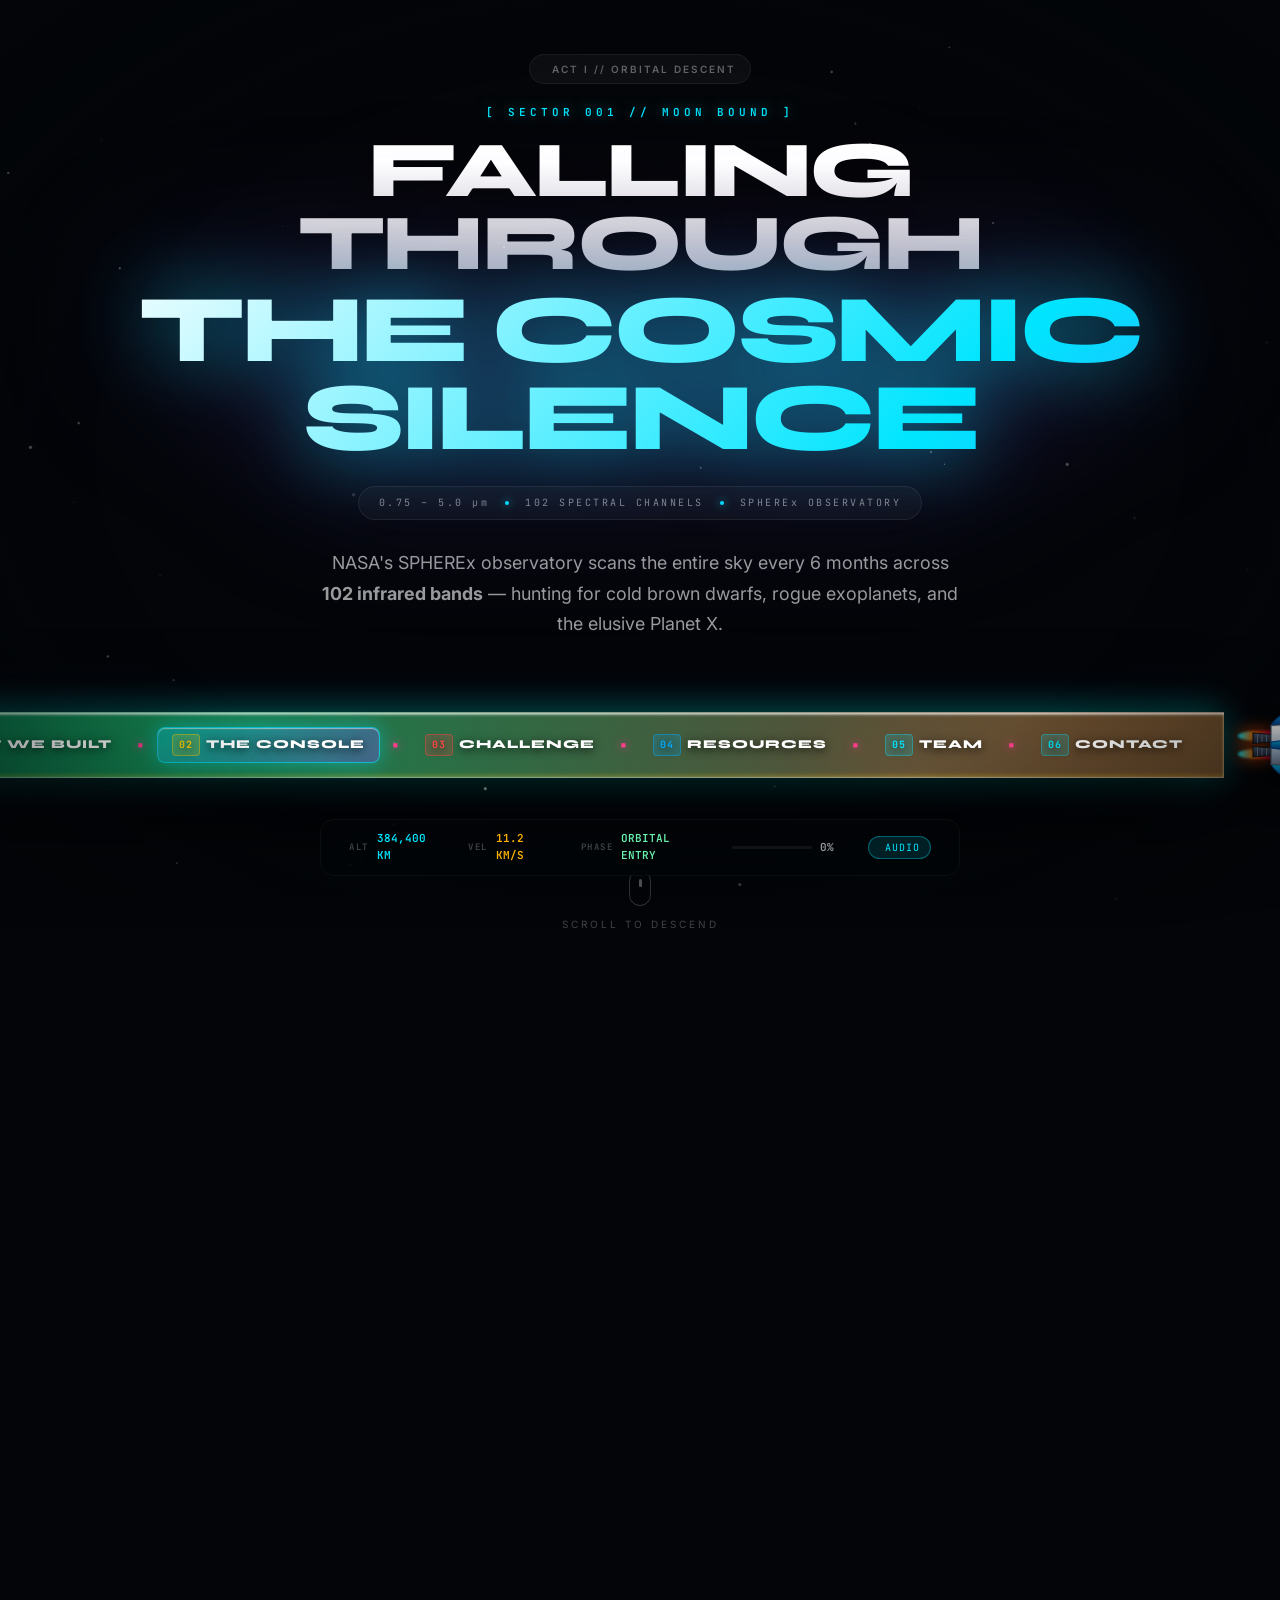
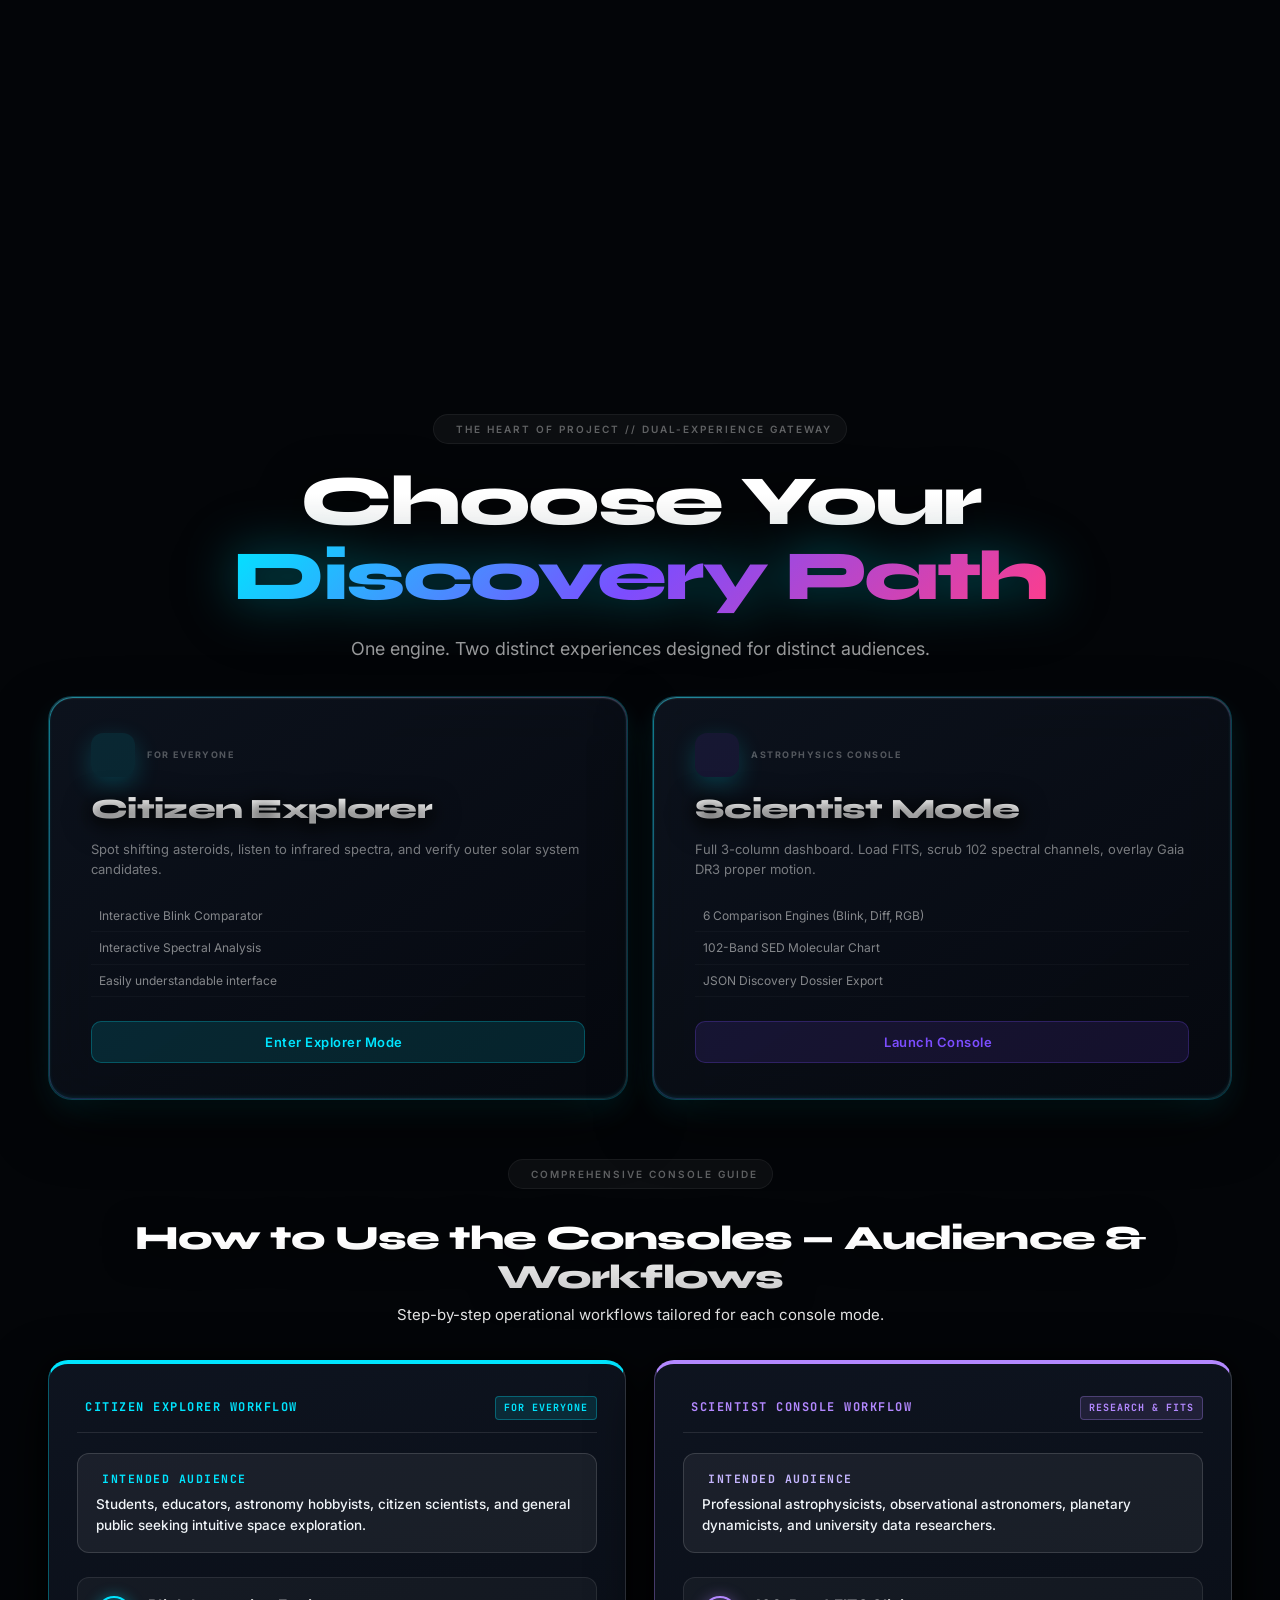
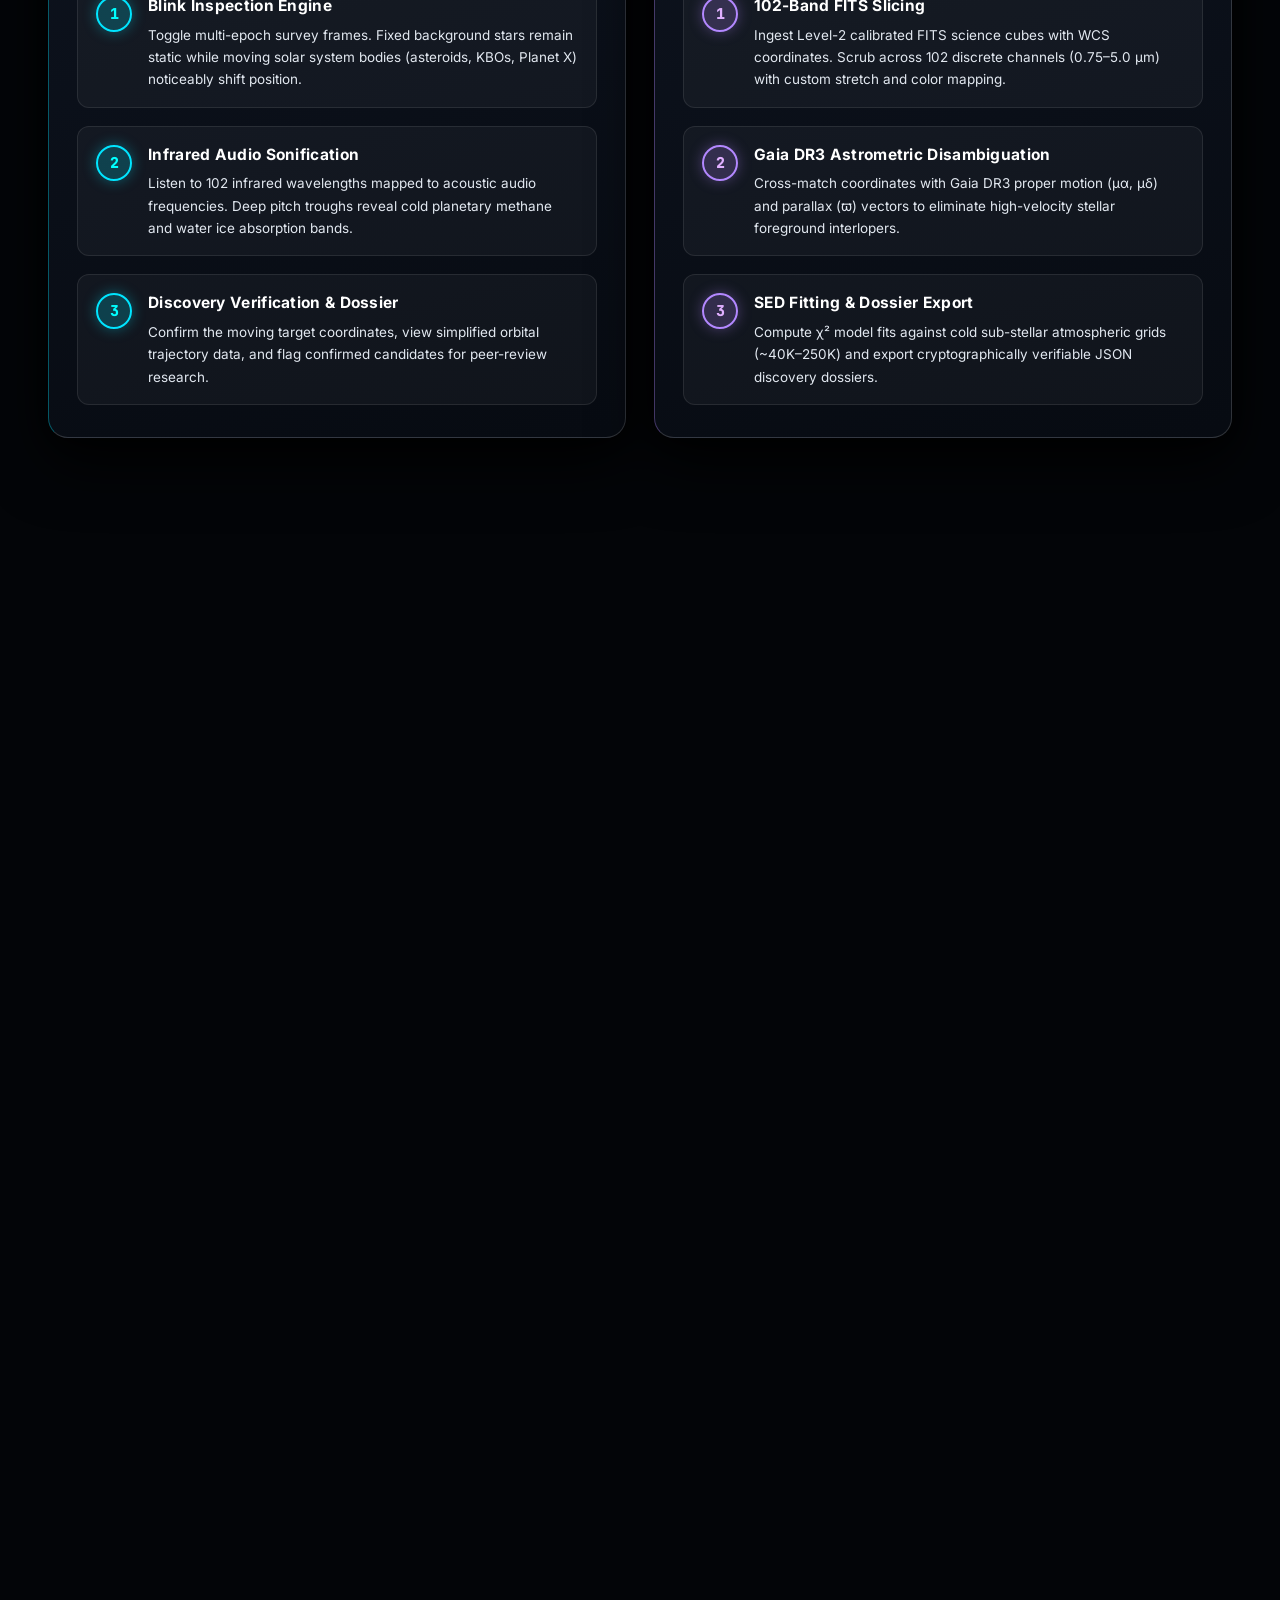
==== index.html @ 43604ceb "fix: rebuild resources 3x2 grid layout and lock permanent visibility" ====
<!DOCTYPE html>
<html lang="en">
<head>
  <meta charset="UTF-8">
  <meta name="viewport" content="width=device-width, initial-scale=1.0">
  <title>Team Prometheus — The Hunt for Planet X | SPHEREx</title>
  <meta name="description" content="An Awwwards-caliber scroll-driven cinematic experience. Descend to the Moon, open the discovery terminal, and hunt for Planet X across 102 infrared bands.">

  <style>html,body{background:#030508;color:#fff;margin:0}</style>
  <link rel="preload" as="image" href="frames_v2/frame_001.jpg?v=gemini_v240" fetchpriority="high">
  <link rel="stylesheet" href="landing.css?v=20261114_v8">
  <link rel="preconnect" href="https://fonts.googleapis.com">
  <link rel="preconnect" href="https://fonts.gstatic.com" crossorigin>
  <link href="https://fonts.googleapis.com/css2?family=Inter:wght@300;400;500;600;700;800;900&family=JetBrains+Mono:wght@400;500;600;700&family=Syne:wght@700;800;900&display=swap" rel="stylesheet">
  <!-- Studio Freight Lenis Smooth Scrolling Engine (Awwwards 120fps Scroll Inertia) -->
  <link rel="stylesheet" href="https://cdn.jsdelivr.net/npm/lenis@1.1.18/dist/lenis.css">
  <script src="https://cdn.jsdelivr.net/npm/lenis@1.1.18/dist/lenis.min.js"></script>
  
  <script defer src="https://unpkg.com/lucide@latest"></script>
  <script defer src="https://cdnjs.cloudflare.com/ajax/libs/gsap/3.12.5/gsap.min.js"></script>
  <script defer src="https://cdnjs.cloudflare.com/ajax/libs/gsap/3.12.5/ScrollTrigger.min.js"></script>
</head>
<body>

  <!-- ============================================================ -->
  <!-- CUSTOM CURSOR                                                 -->
  <!-- ============================================================ -->
  <div id="cur" class="cur"></div>
  <div id="cur-ring" class="cur-ring"></div>

  <!-- ============================================================ -->
  <!-- FIXED CANVAS (image-sequence scrub)                           -->
  <!-- ============================================================ -->
  <canvas id="seq-canvas"></canvas>

  <!-- ============================================================ -->
  <!-- CINEMATIC DIRECTOR TOUR HUD                                   -->
  <!-- ============================================================ -->
  <div id="tour-director-hud" class="tour-director-hud hidden font-mono">
    <div class="tour-hud-top">
      <div class="tour-hud-status">
        <span class="tour-rec-dot"></span>
        <span class="tour-rec-text">AUTONOMOUS DIRECTOR TOUR // ACTIVE</span>
      </div>
      <div id="tour-step-caption" class="tour-step-caption">INITIALIZING ORBITAL TRAJECTORY...</div>
      <div class="tour-hud-actions">
        <button id="btn-tour-record" class="tour-btn-action" title="Record High-Quality Video"><i data-lucide="video"></i><span>Record MP4</span></button>
        <button id="btn-tour-pause" class="tour-btn-action" title="Pause / Resume Tour"><i data-lucide="pause"></i><span>Pause</span></button>
        <button id="btn-tour-exit" class="tour-btn-action tour-btn-close" title="Exit Tour (ESC)"><i data-lucide="x"></i><span>Exit</span></button>
      </div>
    </div>
    <div class="tour-progress-bar"><div id="tour-progress-fill" class="tour-progress-fill"></div></div>
  </div>

  <!-- ============================================================ -->
  <!-- FIXED TELEMETRY HUD                                           -->
  <!-- ============================================================ -->
  <div id="hud" class="hud visible">
    <div class="hud-g"><span class="hud-l">ALT</span><span id="h-alt" class="hud-v v-cyan">384,400 KM</span></div>
    <div class="hud-g"><span class="hud-l">VEL</span><span id="h-vel" class="hud-v v-amber">11.2 KM/S</span></div>
    <div class="hud-g"><span class="hud-l">PHASE</span><span id="h-phase" class="hud-v v-green">ORBITAL ENTRY</span></div>
    <div class="hud-g"><div class="hud-bar"><div id="h-bar" class="hud-bar-f"></div></div><span id="h-pct" class="hud-v">0%</span></div>
    <button id="btn-sound" class="hud-sound-btn" title="Toggle Original Mission Audio"><i data-lucide="volume-x"></i><span id="btn-sound-txt">AUDIO</span></button>
  </div>

  <!-- ============================================================ -->
  <!-- SCROLL SPACER (the acts live inside this)                     -->
  <!-- ============================================================ -->
  <main id="scroller">

    <!-- ACT 1 — HERO: THE FALL ================================= -->
    <section id="act-hero" class="act act-hero">
      <div class="act-inner act-center">
        <div class="pill"><i data-lucide="orbit"></i><span>ACT I // ORBITAL DESCENT</span></div>
        <div class="hero-subline">[ SECTOR 001 // MOON BOUND ]</div>
        <h1 class="hero-title">
          <span class="hero-line hero-line-1">FALLING THROUGH</span>
          <span class="hero-line hero-line-2">
            <span class="cosmic-text">THE COSMIC SILENCE</span>
          </span>
        </h1>
        <div class="hero-meta">
          <span>0.75 – 5.0 µm</span>
          <span class="meta-dot"></span>
          <span>102 SPECTRAL CHANNELS</span>
          <span class="meta-dot"></span>
          <span>SPHEREx OBSERVATORY</span>
        </div>
        <p class="body-lg">NASA's SPHEREx observatory scans the entire sky every 6 months across <strong>102 infrared bands</strong> — hunting for cold brown dwarfs, rogue exoplanets, and the elusive Planet X.</p>

        <!-- ROCKET QUICK NAV POPUP AT TOP OF PAGE -->
        <div id="rocket-hero-popup" class="rocket-hero-popup">
          <div class="rocket-craft-group">
            
            <!-- Trailing Navigation Banner -->
            <div class="rocket-banner">
              <div class="banner-tether-cables">
                <svg class="tether-svg" viewBox="0 0 40 40">
                  <line x1="0" y1="8" x2="40" y2="2" stroke="#00e5ff" stroke-width="2" stroke-dasharray="3 2"/>
                  <line x1="0" y1="32" x2="40" y2="38" stroke="#00e5ff" stroke-width="2" stroke-dasharray="3 2"/>
                </svg>
              </div>
              <div class="banner-body">
                <div class="banner-links">
                  <a href="#sec-what-built" class="r-link"><span class="r-num">01</span> WHAT WE BUILT</a>
                  <span class="r-dot">•</span>
                  <a href="#act-modes" class="r-link r-cta"><span class="r-num">02</span> THE CONSOLE</a>
                  <span class="r-dot">•</span>
                  <a href="#act-challenge" class="r-link"><span class="r-num">03</span> CHALLENGE</a>
                  <span class="r-dot">•</span>
                  <a href="#sec-resources" class="r-link"><span class="r-num">04</span> RESOURCES</a>
                  <span class="r-dot">•</span>
                  <a href="#sec-team" class="r-link"><span class="r-num">05</span> TEAM</a>
                  <span class="r-dot">•</span>
                  <a href="#sec-contact" class="r-link"><span class="r-num">06</span> CONTACT</a>
                </div>
              </div>
            </div>

            <!-- Precision SVG Rocket -->
            <div class="rocket-sprite">
              <!-- Thruster Plasma Flame -->
              <div class="thruster-flame-wrap">
                <div class="plasma-flame flame-top"></div>
                <div class="plasma-flame flame-bot"></div>
              </div>

              <!-- SVG Rocket (Red nose, silver body, blue fins, dual nozzles) -->
              <svg class="rocket-svg" viewBox="0 0 320 120" xmlns="http://www.w3.org/2000/svg">
                <defs>
                  <linearGradient id="fuselageGrad" x1="0%" y1="0%" x2="0%" y2="100%">
                    <stop offset="0%" stop-color="#f5f7fa"/>
                    <stop offset="30%" stop-color="#dce3eb"/>
                    <stop offset="70%" stop-color="#9cb0c6"/>
                    <stop offset="100%" stop-color="#67788e"/>
                  </linearGradient>
                  <linearGradient id="fuselageSpec" x1="0%" y1="0%" x2="0%" y2="100%">
                    <stop offset="0%" stop-color="#ffffff" stop-opacity="0.95"/>
                    <stop offset="100%" stop-color="#ffffff" stop-opacity="0"/>
                  </linearGradient>
                  <linearGradient id="redNose" x1="0%" y1="0%" x2="0%" y2="100%">
                    <stop offset="0%" stop-color="#ff3b3b"/>
                    <stop offset="40%" stop-color="#e60000"/>
                    <stop offset="100%" stop-color="#8a0000"/>
                  </linearGradient>
                  <linearGradient id="blueFin" x1="0%" y1="0%" x2="0%" y2="100%">
                    <stop offset="0%" stop-color="#00b4d8"/>
                    <stop offset="50%" stop-color="#0077b6"/>
                    <stop offset="100%" stop-color="#023e8a"/>
                  </linearGradient>
                  <linearGradient id="nozzleGrad" x1="0%" y1="0%" x2="0%" y2="100%">
                    <stop offset="0%" stop-color="#4a5568"/>
                    <stop offset="50%" stop-color="#2d3748"/>
                    <stop offset="100%" stop-color="#1a202c"/>
                  </linearGradient>
                  <linearGradient id="bezelGrad" x1="0%" y1="0%" x2="100%" y2="100%">
                    <stop offset="0%" stop-color="#ffeaa7"/>
                    <stop offset="50%" stop-color="#fdcb6e"/>
                    <stop offset="100%" stop-color="#d63031"/>
                  </linearGradient>
                  <radialGradient id="glassGrad" cx="35%" cy="35%" r="65%">
                    <stop offset="0%" stop-color="#90e0ef"/>
                    <stop offset="40%" stop-color="#0077b6"/>
                    <stop offset="80%" stop-color="#03045e"/>
                    <stop offset="100%" stop-color="#000000"/>
                  </radialGradient>
                </defs>

                <!-- Top Fin -->
                <path d="M 68 34 Q 85 6 135 16 L 138 34 Z" fill="url(#blueFin)" stroke="#023e8a" stroke-width="1.5"/>
                <!-- Bottom Fin -->
                <path d="M 68 86 Q 85 114 135 104 L 138 86 Z" fill="url(#blueFin)" stroke="#023e8a" stroke-width="1.5"/>

                <!-- Dual Rocket Nozzles -->
                <path d="M 44 44 L 68 46 L 68 56 L 44 58 Z" fill="url(#nozzleGrad)" stroke="#111" stroke-width="1.5"/>
                <line x1="50" y1="45" x2="50" y2="57" stroke="#718096" stroke-width="1"/>
                <line x1="56" y1="46" x2="56" y2="56" stroke="#718096" stroke-width="1"/>
                <line x1="62" y1="46" x2="62" y2="56" stroke="#718096" stroke-width="1"/>

                <path d="M 44 62 L 68 64 L 68 74 L 44 76 Z" fill="url(#nozzleGrad)" stroke="#111" stroke-width="1.5"/>
                <line x1="50" y1="63" x2="50" y2="75" stroke="#718096" stroke-width="1"/>
                <line x1="56" y1="64" x2="56" y2="74" stroke="#718096" stroke-width="1"/>
                <line x1="62" y1="64" x2="62" y2="74" stroke="#718096" stroke-width="1"/>

                <!-- Main Fuselage -->
                <path d="M 68 34 Q 130 30 220 34 L 220 86 Q 130 90 68 86 Z" fill="url(#fuselageGrad)" stroke="#4a5568" stroke-width="1.5"/>
                <!-- Specular Reflection -->
                <path d="M 70 36 Q 135 33 218 36 L 218 48 Q 135 44 70 48 Z" fill="url(#fuselageSpec)"/>

                <!-- Red Nose Cone -->
                <path d="M 220 34 Q 288 45 310 60 Q 288 75 220 86 Z" fill="url(#redNose)" stroke="#660000" stroke-width="1.5"/>
                <path d="M 222 36 Q 275 46 298 56 Q 260 50 222 48 Z" fill="#ffffff" opacity="0.6"/>

                <!-- Side Fin -->
                <path d="M 68 56 Q 100 50 145 60 Q 100 70 68 64 Z" fill="url(#blueFin)" stroke="#023e8a" stroke-width="1.5"/>

                <!-- Porthole Window -->
                <circle cx="168" cy="60" r="17" fill="url(#bezelGrad)" stroke="#b7791f" stroke-width="1.5"/>
                <circle cx="168" cy="60" r="13" fill="url(#glassGrad)"/>
                <ellipse cx="164" cy="56" rx="5" ry="3" fill="#ffffff" opacity="0.8" transform="rotate(-30 164 56)"/>

                <!-- Panel Lines -->
                <line x1="120" y1="34" x2="120" y2="86" stroke="#4a5568" stroke-width="1" stroke-dasharray="3 3" opacity="0.5"/>
                <line x1="220" y1="34" x2="220" y2="86" stroke="#4a5568" stroke-width="1.5"/>
              </svg>
            </div>

          </div>
        </div>
        <div class="scroll-hint">
          <span class="mouse"><span class="wheel"></span></span>
          <span>SCROLL TO DESCEND</span>
        </div>
      </div>
    </section>

    <!-- ============================================================ -->
    <!-- SECTION 1 — WHAT WE HAVE BUILT                               -->
    <!-- ============================================================ -->
    <section id="sec-what-built" class="act act-arch">
      <div class="act-inner act-center-wide">
        <div class="card glass glass-wide">
          <div class="pill"><i data-lucide="cpu"></i><span>MISSION ARCHITECTURE // TEAM PROMETHEUS</span></div>
          <h2 class="title-lg">What We Have Built</h2>
          <p class="body-md">Engineered specifically for the NASA Space Apps Challenge 2026. A zero-cost, high-performance web architecture combining client-side astrophysics with 240fps+ scrollytelling.</p>
          <div class="arch-grid">
            <div class="arch-item">
              <div class="arch-icon"><i data-lucide="sparkles"></i></div>
              <h3 class="title-sm">1. Dual-Viewport Architecture</h3>
              <p class="body-sm">Two purpose-built consoles on a unified data core: a gamified <strong>Citizen Explorer</strong> for public engagement and a 3-column <strong>Scientist Console</strong> for professional researchers.</p>
              <span class="arch-tag">DUAL ENGINES</span>
            </div>
            <div class="arch-item">
              <div class="arch-icon"><i data-lucide="binary"></i></div>
              <h3 class="title-sm">2. 102-Band Hyperspectral Engine</h3>
              <p class="body-sm">Calibrated SPHEREx Level-2 science matrices spanning 0.75–5.0 µm. Extracts continuous Spectral Energy Distributions (SED) to isolate methane (1.66 µm) and water-ice absorption dips.</p>
              <span class="arch-tag">FITS PIPELINE</span>
            </div>
            <div class="arch-item">
              <div class="arch-icon"><i data-lucide="scan"></i></div>
              <h3 class="title-sm">3. Time Machine ITOM Shader</h3>
              <p class="body-sm">Interactive dual-layer canvas overlaying Clyde Tombaugh's historical 1930 Lowell photographic discovery plates against 2026 SPHEREx infrared dipole scans with interactive thermal aperture.</p>
              <span class="arch-tag">CANVAS SHADER</span>
            </div>
            <div class="arch-item arch-item-centered">
              <div class="arch-icon"><i data-lucide="award"></i></div>
              <h3 class="title-sm">4. NASA Benchmark Verification</h3>
              <p class="body-sm">Validated against 5 ground-truth targets: Barnard's Star (>10"/yr proper motion), WISE 0855 (coldest ~250K Y-dwarf), Epsilon Indi B (T1+T6 binary), and variable stars.</p>
              <span class="arch-tag">BENCHMARK SUITE</span>
            </div>
          </div>
        </div>
      </div>
    </section>

    <!-- ============================================================ -->
    <!-- SECTION 2 — THE CONSOLE (THE HEART) & COMPLETE USAGE GUIDE    -->
    <!-- ============================================================ -->
    <section id="act-modes" class="act act-modes">
      <div class="act-inner act-center-wide">
        
        <!-- The Dual Console Cards -->
        <div class="modes-head">
          <div class="pill"><i data-lucide="sparkles"></i><span>THE HEART OF PROJECT // DUAL-EXPERIENCE GATEWAY</span></div>
          <h2 class="title-xl">Choose Your<br><span class="grad">Discovery Path</span></h2>
          <p class="body-lg">One engine. Two distinct experiences designed for distinct audiences.</p>
        </div>
        <div class="modes-grid">
          <div class="mode-card glass" onclick="window.location.href='comare.html'">
            <div class="mc-top"><div class="mc-icon mc-icon-l"><i data-lucide="telescope"></i></div><span class="mc-tag">FOR EVERYONE</span></div>
            <h3 class="title-md">Citizen Explorer</h3>
            <p class="body-sm">Spot shifting asteroids, listen to infrared spectra, and verify outer solar system candidates.</p>
            <ul class="mc-list">
              <li><i data-lucide="check"></i> Interactive Blink Comparator</li>
              <li><i data-lucide="check"></i> Interactive Spectral Analysis</li>
              <li><i data-lucide="check"></i> Easily understandable interface</li>
            </ul>
            <button class="btn btn-l" onclick="window.location.href='comare.html'">Enter Explorer Mode <i data-lucide="arrow-right"></i></button>
          </div>
          <div class="mode-card glass" onclick="window.location.href='scientist.html'">
            <div class="mc-top"><div class="mc-icon mc-icon-s"><i data-lucide="activity"></i></div><span class="mc-tag">ASTROPHYSICS CONSOLE</span></div>
            <h3 class="title-md">Scientist Mode</h3>
            <p class="body-sm">Full 3-column dashboard. Load FITS, scrub 102 spectral channels, overlay Gaia DR3 proper motion.</p>
            <ul class="mc-list">
              <li><i data-lucide="check"></i> 6 Comparison Engines (Blink, Diff, RGB)</li>
              <li><i data-lucide="check"></i> 102-Band SED Molecular Chart</li>
              <li><i data-lucide="check"></i> JSON Discovery Dossier Export</li>
            </ul>
            <button class="btn btn-s" onclick="window.location.href='scientist.html'">Launch Console <i data-lucide="terminal"></i></button>
          </div>
        </div>

        <!-- The Complete Guide: How to Use Which Console and for Whom -->
        <div class="console-guide-wrap">
          <div class="guide-head">
            <div class="pill"><i data-lucide="book-open"></i><span>COMPREHENSIVE CONSOLE GUIDE</span></div>
            <h3 class="title-lg">How to Use the Consoles — Audience & Workflows</h3>
            <p class="body-md">Step-by-step operational workflows tailored for each console mode.</p>
          </div>
          <div class="guide-grid">
            
            <!-- Guide: Citizen Explorer -->
            <div class="guide-card guide-card-citizen">
              <div class="guide-card-header">
                <div class="guide-mode-tag tag-citizen"><i data-lucide="telescope"></i> <span>CITIZEN EXPLORER WORKFLOW</span></div>
                <span class="guide-badge-pill pill-cyan">FOR EVERYONE</span>
              </div>
              <div class="guide-target-box target-citizen">
                <strong><i data-lucide="users"></i> Intended Audience</strong>
                <p>Students, educators, astronomy hobbyists, citizen scientists, and general public seeking intuitive space exploration.</p>
              </div>
              <div class="guide-steps-list">
                <div class="guide-step-row">
                  <span class="guide-step-num num-citizen">1</span>
                  <div class="guide-step-text">
                    <strong>Blink Inspection Engine</strong>
                    <p>Toggle multi-epoch survey frames. Fixed background stars remain static while moving solar system bodies (asteroids, KBOs, Planet X) noticeably shift position.</p>
                  </div>
                </div>
                <div class="guide-step-row">
                  <span class="guide-step-num num-citizen">2</span>
                  <div class="guide-step-text">
                    <strong>Infrared Audio Sonification</strong>
                    <p>Listen to 102 infrared wavelengths mapped to acoustic audio frequencies. Deep pitch troughs reveal cold planetary methane and water ice absorption bands.</p>
                  </div>
                </div>
                <div class="guide-step-row">
                  <span class="guide-step-num num-citizen">3</span>
                  <div class="guide-step-text">
                    <strong>Discovery Verification &amp; Dossier</strong>
                    <p>Confirm the moving target coordinates, view simplified orbital trajectory data, and flag confirmed candidates for peer-review research.</p>
                  </div>
                </div>
              </div>
            </div>

            <!-- Guide: Scientist Console -->
            <div class="guide-card guide-card-scientist">
              <div class="guide-card-header">
                <div class="guide-mode-tag tag-scientist"><i data-lucide="activity"></i> <span>SCIENTIST CONSOLE WORKFLOW</span></div>
                <span class="guide-badge-pill pill-purple">RESEARCH & FITS</span>
              </div>
              <div class="guide-target-box target-scientist">
                <strong><i data-lucide="graduation-cap"></i> Intended Audience</strong>
                <p>Professional astrophysicists, observational astronomers, planetary dynamicists, and university data researchers.</p>
              </div>
              <div class="guide-steps-list">
                <div class="guide-step-row">
                  <span class="guide-step-num num-scientist">1</span>
                  <div class="guide-step-text">
                    <strong>102-Band FITS Slicing</strong>
                    <p>Ingest Level-2 calibrated FITS science cubes with WCS coordinates. Scrub across 102 discrete channels (0.75–5.0 µm) with custom stretch and color mapping.</p>
                  </div>
                </div>
                <div class="guide-step-row">
                  <span class="guide-step-num num-scientist">2</span>
                  <div class="guide-step-text">
                    <strong>Gaia DR3 Astrometric Disambiguation</strong>
                    <p>Cross-match coordinates with Gaia DR3 proper motion (&mu;&alpha;, &mu;&delta;) and parallax (&varpi;) vectors to eliminate high-velocity stellar foreground interlopers.</p>
                  </div>
                </div>
                <div class="guide-step-row">
                  <span class="guide-step-num num-scientist">3</span>
                  <div class="guide-step-text">
                    <strong>SED Fitting & Dossier Export</strong>
                    <p>Compute &chi;&sup2; model fits against cold sub-stellar atmospheric grids (~40K–250K) and export cryptographically verifiable JSON discovery dossiers.</p>
                  </div>
                </div>
              </div>
            </div>

          </div>
        </div>

      </div>
    </section>

    <!-- ACT 4 — 1930 vs 2026 REVEAL ============================= -->
    <section id="act-reveal" class="act act-reveal">
      <div class="act-inner act-center-wide">
        <div class="card glass glass-wide">
          <div class="reveal-top">
            <div>
              <div class="pill"><i data-lucide="scan"></i><span>ITOM SHADER // TIME MACHINE</span></div>
              <h2 class="title-lg">Clyde Tombaugh 1930<br>vs SPHEREx 2026</h2>
            </div>
            <div class="reveal-badge"><span class="pre-dot"></span>INTERACTIVE THERMAL SCANNER</div>
          </div>
          <p class="body-md">In 1930, Clyde Tombaugh spent 7,000 hours examining glass plates to find Pluto. Today, SPHEREx peels back cosmic obscuration across 102 infrared channels. <strong>Scrub your cursor</strong> over the vintage plate below to reveal the 2026 infrared dipole.</p>
          <div class="reveal-stage" id="reveal-stage">
            <canvas id="reveal-canvas" width="1024" height="576"></canvas>
            <div class="reveal-hud">
              <span class="rh tl">1930 LOWELL OBSERVATORY</span>
              <span class="rh tr v-amber">SPHEREx 102-BAND INFRARED</span>
              <span class="rh bl v-cyan" id="brush-xy">SCANNER: ACTIVE</span>
              <span class="rh br v-green" id="reveal-pct">REVEALED: 0%</span>
            </div>
          </div>
          <div class="reveal-controls">
            <div class="rc-btns">
              <button id="r-brush" class="rc-b active"><i data-lucide="paintbrush"></i> Thermal Brush</button>
              <button id="r-scan" class="rc-b"><i data-lucide="radar"></i> Radar Sweep</button>
              <button id="r-split" class="rc-b"><i data-lucide="columns-2"></i> Split</button>
              <button id="r-reset" class="rc-b"><i data-lucide="rotate-ccw"></i> Reset</button>
            </div>
            <div class="rc-range"><label>APERTURE</label><input type="range" id="brush-r" min="25" max="150" value="70"></div>
          </div>
        </div>
      </div>
    </section>

    <!-- ACT 5 — KUIPER BELT 500 AU ============================== -->
    <section id="act-kuiper" class="act act-kuiper">
      <div class="act-inner act-center-wide">
        <div class="card glass glass-wide">
          <div class="kuiper-grid">
            <div class="kuiper-vis" id="kuiper-vis">
              <video autoplay loop muted playsinline poster="planet_x_kuiper.jpg" class="kuiper-vid">
                <source src="kuiper_orbit.mp4" type="video/mp4">
              </video>
              <div class="kuiper-live"><span class="pre-dot dot-red"></span>CINEMATIC FLYBY</div>
            </div>
            <div class="kuiper-text">
              <div class="pill"><i data-lucide="telescope"></i><span>TRANS-NEPTUNIAN FRONTIER</span></div>
              <h2 class="title-lg">Hunting at 500 AU</h2>
              <p class="body-md">Orbital clustering of extreme TNOs strongly suggests a 5–10 M⊕ world orbiting the outer solar system. At 500 AU, only SPHEREx's thermal infrared at 3.0–5.0 µm can detect it.</p>
              <div class="stat-row">
                <div class="stat"><span class="stat-v v-cyan">5–10 M⊕</span><span class="stat-l">Mass</span></div>
                <div class="stat"><span class="stat-v v-amber">~40 K</span><span class="stat-l">Temp</span></div>
                <div class="stat"><span class="stat-v v-green">1.2 "/yr</span><span class="stat-l">Parallax</span></div>
              </div>
            </div>
          </div>
        </div>
      </div>
    </section>

    <!-- ============================================================ -->
    <!-- SECTION 3 — THE CHALLENGE (PROFESSIONAL POINTS & DATA)       -->
    <!-- ============================================================ -->
    <section id="act-challenge" class="act act-challenge">
      <div class="act-inner act-center-wide">
        <div class="card glass glass-wide">
          <div class="pill chal-pill-red"><i data-lucide="award"></i><span>NASA SPACE APPS CHALLENGE 2026 // SCIENTIFIC DOSSIER</span></div>
          <h2 class="title-lg">The <span class="challenge-red-glow">Challenge</span>: Planet X & SPHEREx</h2>
          <p class="body-md">Hunting for an elusive 5–10 Earth-mass planet in the outer solar system using NASA's Spectro-Photometer for the History of the Universe, Epoch of Reionization and Ices Explorer.</p>
          
          <div class="chal-grid">
            <div class="chal-vid">
              <img src="planet_x_kuiper.jpg" alt="SPHEREx Deep Space Kuiper Belt Planet X Survey" class="chal-video">
              <div class="chal-radar-sweep"></div>
              <div class="kuiper-live"><span class="pre-dot dot-red"></span>Live Kuiper Belt Scan</div>
              <div class="chal-vid-caption font-mono">
                <span>TARGET: PLANET X / EXTREME TNO</span>
                <span style="color:#00e5ff;">102-BAND IR SLICER</span>
              </div>
            </div>
            <div class="chal-bench">
              <div class="bench-item bench-hl"><span class="pre-dot"></span><span class="bench-n">Real SPHEREx QR2 FITS Data</span><br><span class="bench-d">Level-2 calibrated science matrices</span></div>
              <div class="bench-item"><span class="bench-n">Barnard's Star</span><span class="bench-d">10.37 "/yr proper motion control</span></div>
              <div class="bench-item"><span class="bench-n">WISE 0855-0714</span><span class="bench-d">Coldest Y-Dwarf (~250K)</span></div>
              <div class="bench-item"><span class="bench-n">Epsilon Indi B</span><span class="bench-d">Binary brown dwarf (T1+T6)</span></div>
              <div class="bench-item"><span class="bench-n">RW Aurigae & R Draconis</span><span class="bench-d">Pulsating variable stars</span></div>
            </div>
          </div>

          <!-- Professional Points Breakdown -->
          <div class="chal-structured">
            <div class="chal-points-grid">
              
              <div class="chal-point-card">
                <div class="chal-point-header">
                  <div class="chal-point-icon"><i data-lucide="eye-off"></i></div>
                  <strong>1. The Optical Detection Barrier</strong>
                </div>
                <div class="chal-point-body">
                  Optical telescopes rely on reflected sunlight, which falls off with the fourth power of distance (<span class="chal-equation-pill">F &prop; 1/r<sup>4</sup></span>). At 500 AU, reflected sunlight is over 100 billion times fainter than at 1 AU, making optical discovery virtually impossible.
                </div>
              </div>

              <div class="chal-point-card">
                <div class="chal-point-header">
                  <div class="chal-point-icon"><i data-lucide="flame"></i></div>
                  <strong>2. The Thermal Infrared Signature</strong>
                </div>
                <div class="chal-point-body">
                  Planet X does not shine by reflection, but by its own residual internal planetary heat. At <span class="chal-equation-pill">T &asymp; 40 K</span>, Planck's radiation law dictates that its blackbody emission peaks in the mid-to-far infrared (3.0–5.0 &micro;m), exactly within SPHEREx's spectral coverage.
                </div>
              </div>

              <div class="chal-point-card">
                <div class="chal-point-header">
                  <div class="chal-point-icon"><i data-lucide="layers"></i></div>
                  <strong>3. 102 Continuous Spectral Bands</strong>
                </div>
                <div class="chal-point-body">
                  Unlike traditional single-broadband surveys, SPHEREx slices every point in the sky across 102 discrete channels (0.75–5.0 &micro;m). This enables unambiguous extraction of methane (1.66 &micro;m) and water-ice absorption dips to distinguish cold solar system bodies from distant red galaxies.
                </div>
              </div>

              <div class="chal-point-card chal-point-centered">
                <div class="chal-point-header">
                  <div class="chal-point-icon"><i data-lucide="clock"></i></div>
                  <strong>4. All-Sky 6-Month Astrometric Baseline</strong>
                </div>
                <div class="chal-point-body">
                  Conducting 4 full-sky surveys over 2 years provides an authentic 182.5-day baseline. This yields detectable annual parallax (<span class="chal-equation-pill">&pi; &asymp; 1.2&Prime;/yr</span>) against stationary stars, allowing precise computation of orbital inclination and semimajor axis.
                </div>
              </div>

            </div>
          </div>

        </div>
      </div>
    </section>

    <!-- ============================================================ -->
    <!-- SECTION 4 — RESOURCES USED (POINTS FORM: IMAGES & TECHNICAL) -->
    <!-- ============================================================ -->
    <section id="sec-resources" class="act act-resources">
      <div class="act-inner act-center-wide">
        <div class="card glass glass-wide">
          <div class="pill"><i data-lucide="database"></i><span>DATASETS, APIS & TECHNICAL ASSETS</span></div>
          <h2 class="title-lg">Resources Used</h2>
          <p class="body-md">Scientific data sources, astronomical catalogs, official NASA documentation, and cloud infrastructure used throughout this project.</p>
          
          <div class="res-grid-tech">
            
            <div class="res-tech-card">
              <div class="res-card-top">
                <div class="rc-head"><i data-lucide="satellite" style="color:#00e5ff;"></i><strong>NASA IPAC / IRSA</strong></div>
                <span class="res-badge">LEVEL-2 SCIENCE FITS</span>
              </div>
              <p class="body-sm">SPHEREx Quick Release 2 all-sky spectral survey data and calibrated infrared imaging cubes.</p>
              <ul class="res-specs-list">
                <li><i data-lucide="check"></i><span><strong>Coverage:</strong> 102 continuous bands (0.75 – 5.0 &micro;m)</span></li>
                <li><i data-lucide="check"></i><span><strong>Resolution:</strong> 6.2 arcsec/pixel with WCS astrometry</span></li>
                <li><i data-lucide="check"></i><span><strong>Format:</strong> Multi-extension FITS data cubes</span></li>
              </ul>
              <span class="res-src">science.nasa.gov</span>
            </div>

            <div class="res-tech-card">
              <div class="res-card-top">
                <div class="rc-head"><i data-lucide="compass" style="color:#b388ff;"></i><strong>ESA Gaia DR3 Catalog</strong></div>
                <span class="res-badge res-badge-purple">MICROARCSECOND ASTROMETRY</span>
              </div>
              <p class="body-sm">High-precision proper motion vectors and stellar parallax baselines to filter galactic foreground stars.</p>
              <ul class="res-specs-list">
                <li><i data-lucide="check"></i><span><strong>Sources:</strong> 1.806 billion stars with 5-parameter astrometry</span></li>
                <li><i data-lucide="check"></i><span><strong>Precision:</strong> Sub-milliarcsecond proper motions (&mu;&alpha;, &mu;&delta;)</span></li>
                <li><i data-lucide="check"></i><span><strong>Cross-Match:</strong> On-the-fly cone search within 10 arcseconds</span></li>
              </ul>
              <span class="res-src">cosmos.esa.int</span>
            </div>

            <div class="res-tech-card">
              <div class="res-card-top">
                <div class="rc-head"><i data-lucide="award" style="color:#ffb300;"></i><strong>NASA Space Apps Resources</strong></div>
                <span class="res-badge res-badge-amber">OFFICIAL NASA SUITE</span>
              </div>
              <p class="body-sm">Official challenge guidance, SPHEREx mission instrument guides, and planetary clustering whitepapers.</p>
              <ul class="res-specs-list">
                <li><i data-lucide="check"></i><span><strong>Challenge:</strong> Planet X & SPHEREx Resource Suite</span></li>
                <li><i data-lucide="check"></i><span><strong>Mission Scope:</strong> 6-month survey cadence & Kuiper limits</span></li>
                <li><i data-lucide="check"></i><span><strong>Data Standards:</strong> NASA Open Science guidelines</span></li>
              </ul>
              <span class="res-src">spaceappschallenge.org</span>
            </div>

            <div class="res-tech-card">
              <div class="res-card-top">
                <div class="rc-head"><i data-lucide="globe" style="color:#00e5ff;"></i><strong>CDS Strasbourg Aladin Lite v3</strong></div>
                <span class="res-badge">WEBGL SKY SURVEY API</span>
              </div>
              <p class="body-sm">Progressive Hierarchical All-Sky Surveys (HiPS) engine for interactive client-side sky navigation.</p>
              <ul class="res-specs-list">
                <li><i data-lucide="check"></i><span><strong>Surveys:</strong> AllWISE, 2MASS, DSS2 optical & infrared</span></li>
                <li><i data-lucide="check"></i><span><strong>Rendering:</strong> Hardware-accelerated WebGL tile streaming</span></li>
                <li><i data-lucide="check"></i><span><strong>Integration:</strong> Native ES module + fallback embed</span></li>
              </ul>
              <span class="res-src">aladin.cds.unistra.fr</span>
            </div>

            <div class="res-tech-card">
              <div class="res-card-top">
                <div class="rc-head"><i data-lucide="archive" style="color:#b388ff;"></i><strong>Lowell 1930 Archives</strong></div>
                <span class="res-badge res-badge-purple">HISTORICAL DISCOVERY PLATES</span>
              </div>
              <p class="body-sm">Clyde Tombaugh's historical discovery photographic plates digitized for the interactive Time Machine shader.</p>
              <ul class="res-specs-list">
                <li><i data-lucide="check"></i><span><strong>Plates:</strong> 14x17 inch glass emulsion photographic negatives</span></li>
                <li><i data-lucide="check"></i><span><strong>Optics:</strong> 13-inch Lawrence Lowell astrograph</span></li>
                <li><i data-lucide="check"></i><span><strong>Shader:</strong> Interactive HTML5 dual-canvas comparative brush</span></li>
              </ul>
              <span class="res-src">lowell.edu</span>
            </div>

            <div class="res-tech-card">
              <div class="res-card-top">
                <div class="rc-head"><i data-lucide="cloud" style="color:#ffb300;"></i><strong>AWS Open Data Registry</strong></div>
                <span class="res-badge res-badge-amber">CLOUD FITS REPOSITORY</span>
              </div>
              <p class="body-sm">Cloud-hosted astronomical datasets enabling low-latency, range-request FITS data streaming.</p>
              <ul class="res-specs-list">
                <li><i data-lucide="check"></i><span><strong>Protocol:</strong> HTTP Range request chunk streaming</span></li>
                <li><i data-lucide="check"></i><span><strong>Latency:</strong> Zero-backend direct client-side parsing</span></li>
                <li><i data-lucide="check"></i><span><strong>Throughput:</strong> High-bandwidth planetary matrix delivery</span></li>
              </ul>
              <span class="res-src">registry.opendata.aws</span>
            </div>

          </div>
        </div>
      </div>
    </section>

    <!-- SECTION — TEAM PROMETHEUS =============================== -->
    <section id="sec-team" class="act act-team">
      <div class="act-inner act-center-wide">
        <div class="card glass glass-wide">
          <div class="pill"><i data-lucide="users"></i><span>TEAM PROMETHEUS</span></div>
          <h2 class="title-lg">Meet The Team</h2>
          <p class="body-md">Created by Team Prometheus for the NASA Space Apps Challenge 2026.</p>
          <div class="team-grid team-grid-2">
            <div class="team-card">
              <div class="team-avatar"><i data-lucide="compass"></i></div>
              <h3 class="team-name">Swapnil Kumar</h3>
              <span class="team-role">Astrophysics Pipeline & Explorer mode</span>
              <p class="body-sm">Designed the idea and implemented the core architecture for the explorer panel.</p>
              <div class="team-badge">PIPELINE & CORE RESEARCH</div>
            </div>
            <div class="team-card">
              <div class="team-avatar"><i data-lucide="code"></i></div>
              <h3 class="team-name">Diwakar</h3>
              <span class="team-role">Creative Technologist of Scientific mode & UX</span>
              <p class="body-sm">Built the UX of web. and developed the scientific panel. </p>
              <div class="team-badge">TECH & UX</div>
            </div>
          </div>
        </div>
      </div>
    </section>

    <!-- SECTION — CONTACT US ==================================== -->
    <section id="sec-contact" class="act act-contact">
      <div class="act-inner act-center-wide">
        <div class="card glass glass-wide">
          <div class="pill"><i data-lucide="mail"></i><span>HACKATHON DOSSIER & CONNECT</span></div>
          <h2 class="title-lg">Contact Us & Project Links</h2>
          <p class="body-md">Explore our codebase, test the scientist console, or review our NASA Space Apps Challenge 2026 submission dossier.</p>
          <div class="contact-grid">
            <a href="https://github.com/diwakarsingh07/Team.Prometheus-NASA-SPACE-APP-CHALLENGE" target="_blank" class="contact-item">
              <div class="ci-icon"><i data-lucide="github"></i></div>
              <div>
                <strong>GitHub Repository</strong>
                <p class="body-sm">Open source codebase, scripts & datasets</p>
              </div>
              <i data-lucide="external-link" class="ci-arrow"></i>
            </a>
            <a href="scientist.html" class="contact-item">
              <div class="ci-icon"><i data-lucide="terminal"></i></div>
              <div>
                <strong>Scientist Console</strong>
                <p class="body-sm">Launch full 3-column FITS analysis tool</p>
              </div>
              <i data-lucide="arrow-right" class="ci-arrow"></i>
            </a>
            <a href="https://www.spaceappschallenge.org/2026/find-a-team/team-prometheus1/" target="_blank" class="contact-item">
              <div class="ci-icon"><i data-lucide="award"></i></div>
              <div>
                <strong>NASA Space Apps Submission</strong>
                <p class="body-sm">Official Team Prometheus project page</p>
              </div>
              <i data-lucide="external-link" class="ci-arrow"></i>
            </a>
            <a href="mailto:idiwakarsharma@gmail.com" class="contact-item">
              <div class="ci-icon"><i data-lucide="send"></i></div>
              <div>
                <strong>Email The Team</strong>
                <p class="body-sm">Inquiries, collaborations & judging questions</p>
              </div>
              <i data-lucide="arrow-right" class="ci-arrow"></i>
            </a>
          </div>
        </div>
      </div>
    </section>

  </main>

  <!-- ============================================================ -->
  <!-- LAYMAN MODAL                                                  -->
  <!-- ============================================================ -->
  <div id="layman-modal" class="lm-overlay hidden">
    <div class="lm-backdrop" onclick="closeLaymanModal()"></div>
    <div class="lm-box glass">
      <div class="lm-head">
        <h3 class="title-md">Citizen Explorer</h3>
        <button class="lm-close" onclick="closeLaymanModal()"><i data-lucide="x"></i></button>
      </div>
      <div class="lm-body">
        <div class="lm-grid">
          <div class="lm-canvas-col">
            <div class="lm-hud"><span id="lm-epoch" class="v-cyan">EPOCH 1 (MAY 2025)</span><span id="lm-score">SCORE: 0 / 3</span></div>
            <div class="lm-stage"><canvas id="lm-canvas" width="400" height="400"></canvas></div>
            <div class="lm-btns">
              <button id="lm-blink" class="rc-b"><i data-lucide="play"></i> <span id="lm-blink-txt">Auto-Blink</span></button>
              <button id="lm-hint" class="rc-b"><i data-lucide="help-circle"></i> Hint</button>
              <button id="lm-sound" class="rc-b"><i data-lucide="volume-2"></i> Listen</button>
            </div>
          </div>
          <div class="lm-info-col">
            <h4>How To Spot a Hidden Planet</h4>
            <div class="lm-steps">
              <div class="lm-step"><span class="lm-num">1</span><div><strong>Blink The Images</strong><p>Stars don't move. Solar system bodies shift between epochs.</p></div></div>
              <div class="lm-step"><span class="lm-num">2</span><div><strong>Click The Moving Dot</strong><p>Click directly on the dot that jumps positions.</p></div></div>
              <div class="lm-step"><span class="lm-num">3</span><div><strong>Listen To Its Spectrum</strong><p>102 IR wavelengths played as audio. Drops = methane, water.</p></div></div>
            </div>
            <div id="lm-discovery" class="lm-discovery hidden">
              <i data-lucide="check-circle-2"></i>
              <strong class="v-green">DISCOVERY CONFIRMED!</strong>
              <p>You located WISE 0855-0714 — a frigid brown dwarf 7.2 ly away.</p>
            </div>
          </div>
        </div>
      </div>
    </div>
  </div>

  <script defer src="landing.js?v=20261114_v8"></script>
</body>
</html>
---- landing.css ----
/* ============================================================
   TEAM PROMETHEUS — CINEMATIC LANDING
   Awwwards-caliber scroll-driven experience
   ============================================================ */

/* ── RESET & BASE ──────────────────────────────────────────── */
*,*::before,*::after{box-sizing:border-box;margin:0;padding:0}
html{scroll-behavior:auto;-webkit-font-smoothing:antialiased;-moz-osx-font-smoothing:grayscale}
body{
  font-family:'Inter',system-ui,sans-serif;
  background:#030508;
  color:rgba(255,255,255,.6);
  overflow-x:hidden;
  cursor:default;
  line-height:1.6;
}
a{color:inherit;text-decoration:none;cursor:pointer}
button{background:none;border:none;color:inherit;cursor:pointer;font-family:inherit}
ul{list-style:none}
img,video,canvas{display:block}
.hidden{display:none!important}

/* ── LENIS 120FPS SMOOTH SCROLL ACCELERATION ───────────────── */
html.lenis, html.lenis body {
  height: auto;
}
.lenis.lenis-smooth {
  scroll-behavior: auto !important;
}
.lenis.lenis-smooth [data-lenis-prevent] {
  overscroll-behavior: contain;
}
.lenis.lenis-stopped {
  overflow: hidden;
}
.lenis.lenis-smooth iframe {
  pointer-events: none;
}

/* ── CUSTOM CURSOR (GPU COMPOSITED - ZERO REFLOW) ──────────── */
.cur{
  position:fixed;top:0;left:0;width:6px;height:6px;border-radius:50%;
  background:#00e5ff;
  box-shadow:0 0 10px #00e5ff;
  pointer-events:none;z-index:10000;
  transform:translate3d(-50%,-50%,0);
  will-change:transform;
  opacity:0;
  transition:width .15s,height .15s,background .15s,opacity .2s;
}
.cur.active{opacity:1}
.cur.hover{width:10px;height:10px;background:#ffb300;box-shadow:0 0 12px #ffb300}
.cur-ring{
  position:fixed;top:0;left:0;width:38px;height:38px;border-radius:50%;
  border:1.5px solid rgba(0,229,255,.5);
  box-shadow:0 0 14px rgba(0,229,255,.25);
  pointer-events:none;z-index:9999;
  transform:translate3d(-50%,-50%,0);
  will-change:transform;
  opacity:0;
  transition:width .2s ease-out,height .2s ease-out,border-color .2s,opacity .2s,box-shadow .2s;
}
.cur-ring.active{opacity:1}
.cur-ring.hover{width:54px;height:54px;border-color:rgba(255,179,0,.8);box-shadow:0 0 20px rgba(255,179,0,.4)}

/* ── PRELOADER (3D ROCKET ASSEMBLY & LAUNCH) ────────────────── */
.preloader{
  display:none!important;
  position:fixed;inset:0;z-index:9000;
  background:#030508;
  display:flex;align-items:center;justify-content:center;
  overflow:hidden;
  transition:opacity .8s cubic-bezier(.16,1,.3,1),visibility .8s;
}
.preloader.done{opacity:0;visibility:hidden;pointer-events:none}
.loader-canvas{
  position:absolute;inset:0;width:100%;height:100%;
  pointer-events:none;z-index:1;
}
.loader-vignette{
  position:absolute;inset:0;pointer-events:none;z-index:2;
  background:radial-gradient(ellipse at center, transparent 48%, rgba(3,5,8,.6) 78%, #030508 100%),
             linear-gradient(to bottom, rgba(3,5,8,.75) 0%, transparent 16%, transparent 84%, rgba(3,5,8,.88) 100%);
}
.pre-hud-top{
  position:absolute;top:0;left:0;right:0;padding:26px 36px;
  display:flex;align-items:center;justify-content:space-between;
  z-index:10;pointer-events:auto;
}
.pre-brand{display:flex;align-items:center;gap:10px}
.pre-dot{
  width:9px;height:9px;border-radius:50%;background:#00e5ff;
  box-shadow:0 0 14px #00e5ff;
  animation:pulse-dot 1.2s ease-in-out infinite;
}
.dot-red{background:#ff3d3d;animation:pulse-dot 1.4s ease-in-out infinite}
@keyframes pulse-dot{0%,100%{opacity:1}50%{opacity:.3}}
.pre-label{
  font-family:'Syne',sans-serif;font-size:12px;font-weight:700;
  letter-spacing:3px;color:rgba(255,255,255,.9);text-transform:uppercase;
}
.pre-mission-chips{
  display:flex;gap:14px;align-items:center;
}
.pre-chip{
  font-family:'JetBrains Mono',monospace;font-size:10px;
  padding:5px 12px;border-radius:999px;
  background:rgba(255,255,255,.04);border:1px solid rgba(255,255,255,.08);
  backdrop-filter:blur(10px);color:rgba(255,255,255,.6);
  display:flex;gap:6px;align-items:center;letter-spacing:1px;
}
.chip-k{color:rgba(255,255,255,.35)}
.chip-v{color:#fff;font-weight:600}
.chip-cyan{color:#00e5ff;text-shadow:0 0 10px rgba(0,229,255,.4)}
.pre-skip-btn{
  font-family:'JetBrains Mono',monospace;font-size:11px;
  letter-spacing:1.5px;color:rgba(255,255,255,.8);
  background:rgba(255,255,255,.06);border:1px solid rgba(255,255,255,.15);
  border-radius:999px;padding:8px 18px;display:flex;align-items:center;gap:8px;
  cursor:pointer;backdrop-filter:blur(16px);
  transition:all .25s ease;
}
.pre-skip-btn:hover{
  background:rgba(0,229,255,.15);border-color:#00e5ff;color:#fff;
  box-shadow:0 0 24px rgba(0,229,255,.35);
  transform:translateY(-1px);
}
.pre-bottom-dock{
  position:absolute;bottom:30px;left:50%;transform:translateX(-50%);
  width:min(680px,92vw);z-index:10;
  background:rgba(6,10,18,.76);backdrop-filter:blur(24px) saturate(160%);
  border:1px solid rgba(255,255,255,.12);border-radius:14px;
  padding:16px 22px;
  box-shadow:0 24px 60px rgba(0,0,0,.75), inset 0 1px 0 rgba(255,255,255,.1);
}
.pre-status-line{
  display:flex;justify-content:space-between;align-items:center;
  margin-bottom:12px;
}
.pre-status-badge{
  display:flex;align-items:center;gap:8px;
  font-family:'JetBrains Mono',monospace;font-size:11px;
  letter-spacing:1.5px;color:rgba(255,255,255,.9);text-transform:uppercase;
  font-weight:500;
}
.badge-pulse{
  width:6px;height:6px;border-radius:50%;background:#00ff88;
  box-shadow:0 0 10px #00ff88;
  animation:pulse-dot 1s ease-in-out infinite;
}
.pre-fps-badge{
  font-family:'JetBrains Mono',monospace;font-size:9.5px;
  color:#00e5ff;letter-spacing:1px;font-weight:600;
  background:rgba(0,229,255,.08);padding:3px 8px;border-radius:4px;
  border:1px solid rgba(0,229,255,.2);
}
.pre-track{
  width:100%;height:3px;background:rgba(255,255,255,.08);
  border-radius:2px;overflow:hidden;margin-bottom:10px;
}
.pre-fill{
  height:100%;width:0;
  background:linear-gradient(90deg,#00e5ff,#7c4dff,#ff2a2a);
  border-radius:2px;
  box-shadow:0 0 12px rgba(0,229,255,.6);
  transition:width .12s cubic-bezier(.2,0,0,1);
}
.pre-row{display:flex;justify-content:space-between;align-items:center}
.pre-hint{
  font-family:'JetBrains Mono',monospace;font-size:9.5px;
  letter-spacing:1.5px;color:rgba(255,255,255,.4);text-transform:uppercase;
}
.pre-pct-wrap{
  font-family:'JetBrains Mono',monospace;font-size:13px;
  font-weight:700;color:#fff;display:flex;align-items:baseline;gap:2px;
}
.pre-pct{color:#00e5ff;text-shadow:0 0 10px rgba(0,229,255,.5)}
.pre-pct-unit{font-size:10px;color:rgba(255,255,255,.5)}

@media(max-width:768px){
  .pre-hud-top{padding:16px 20px}
  .pre-mission-chips{display:none}
  .pre-bottom-dock{bottom:20px;padding:14px 16px}
  .pre-status-badge{font-size:9.5px}
  .pre-fps-badge{display:none}
}

/* ── FIXED CANVAS ──────────────────────────────────────────── */
#seq-canvas{
  position:fixed;top:0;left:0;
  width:100vw;height:100vh;
  z-index:0;
  object-fit:contain;
  pointer-events:none;
  transform:translateZ(0);
  will-change:transform;
  backface-visibility:hidden;
}

/* ── FIXED NAV ─────────────────────────────────────────────── */
.nav{
  position:fixed;top:0;left:0;right:0;z-index:100;
  display:flex;align-items:center;justify-content:space-between;
  padding:0 32px;height:60px;
  background:rgba(3,5,8,.5);
  backdrop-filter:blur(20px) saturate(1.5);
  -webkit-backdrop-filter:blur(20px) saturate(1.5);
  border-bottom:1px solid rgba(255,255,255,.04);
  opacity:0;transform:translateY(-20px);
  transition:opacity .6s ease,transform .6s ease;
}
.nav.visible{opacity:1;transform:none}
.nav-left,.nav-right{display:flex;align-items:center;gap:12px}
.nav-dot{width:6px;height:6px;border-radius:50%;background:#00e5ff}
.nav-brand{font-size:12px;font-weight:700;letter-spacing:3px;color:rgba(255,255,255,.85)}
.nav-chip{
  font-size:9px;letter-spacing:1.5px;font-weight:600;
  color:rgba(255,255,255,.4);
  padding:3px 8px;border-radius:4px;
  background:rgba(255,255,255,.04);
  border:1px solid rgba(255,255,255,.06);
}
.nav-links{display:flex;gap:6px}
.nav-links a{
  font-size:11px;letter-spacing:.8px;font-weight:500;
  color:rgba(255,255,255,.4);
  padding:6px 12px;border-radius:6px;
  transition:color .2s,background .2s;
}
.nav-links a:hover{color:rgba(255,255,255,.85);background:rgba(255,255,255,.05)}
.nav-hl{color:#00e5ff!important}
.nav-icon{
  width:36px;height:36px;border-radius:8px;
  display:flex;align-items:center;justify-content:center;
  background:rgba(255,255,255,.04);
  border:1px solid rgba(255,255,255,.06);
  transition:background .2s;
}
.nav-icon:hover{background:rgba(255,255,255,.08)}
.nav-icon svg{width:16px;height:16px;stroke:rgba(255,255,255,.5)}
.nav-cta{
  font-size:11px;font-weight:600;letter-spacing:1px;
  padding:8px 16px;border-radius:8px;
  background:rgba(0,229,255,.1);
  border:1px solid rgba(0,229,255,.2);
  color:#00e5ff;
  transition:background .2s,border-color .2s;
}
.nav-cta:hover{background:rgba(0,229,255,.18);border-color:rgba(0,229,255,.35)}

/* ── AUTONOMOUS DIRECTOR TOUR ──────────────────────────────── */
.nav-tour-btn {
  display: inline-flex;
  align-items: center;
  gap: 8px;
  background: rgba(0, 229, 255, 0.12);
  border: 1px solid rgba(0, 229, 255, 0.4);
  color: #00e5ff;
  padding: 6px 14px;
  border-radius: 100px;
  font-size: 11px;
  letter-spacing: 1px;
  font-weight: 600;
  cursor: pointer;
  transition: all 0.25s ease;
  box-shadow: 0 0 15px rgba(0, 229, 255, 0.2);
}
.nav-tour-btn:hover {
  background: rgba(0, 229, 255, 0.25);
  box-shadow: 0 0 25px rgba(0, 229, 255, 0.5);
  transform: translateY(-1px);
}
.tour-dot {
  width: 8px;
  height: 8px;
  border-radius: 50%;
  background: #ff2a85;
  box-shadow: 0 0 10px #ff2a85;
  animation: tourPulse 1.4s ease-in-out infinite;
}
@keyframes tourPulse {
  0%, 100% { transform: scale(1); opacity: 1; }
  50% { transform: scale(1.4); opacity: 0.6; }
}
.tour-director-hud {
  position: fixed;
  top: 18px;
  left: 50%;
  transform: translateX(-50%);
  z-index: 10000;
  width: min(92%, 860px);
  background: rgba(6, 10, 18, 0.88);
  backdrop-filter: blur(20px) saturate(1.5);
  -webkit-backdrop-filter: blur(20px) saturate(1.5);
  border: 1px solid rgba(0, 229, 255, 0.35);
  border-radius: 14px;
  padding: 12px 18px;
  box-shadow: 0 20px 50px rgba(0, 0, 0, 0.85), 0 0 30px rgba(0, 229, 255, 0.2);
  display: flex;
  flex-direction: column;
  gap: 8px;
  transition: opacity 0.3s ease, transform 0.3s ease;
}
.tour-director-hud.hidden {
  display: none !important;
}
.tour-hud-top {
  display: flex;
  align-items: center;
  justify-content: space-between;
  gap: 12px;
  flex-wrap: wrap;
}
.tour-hud-status {
  display: flex;
  align-items: center;
  gap: 8px;
  font-size: 11px;
  font-weight: 700;
  color: #00e5ff;
  letter-spacing: 1.5px;
}
.tour-rec-dot {
  width: 10px;
  height: 10px;
  border-radius: 50%;
  background: #ff2a85;
  box-shadow: 0 0 12px #ff2a85;
  animation: tourPulse 1.2s infinite;
}
.tour-step-caption {
  font-size: 12px;
  color: #ffffff;
  font-weight: 600;
  letter-spacing: 0.5px;
  text-shadow: 0 0 10px rgba(255, 255, 255, 0.3);
}
.tour-hud-actions {
  display: flex;
  align-items: center;
  gap: 8px;
}
.tour-btn-action {
  display: inline-flex;
  align-items: center;
  gap: 6px;
  background: rgba(255, 255, 255, 0.08);
  border: 1px solid rgba(255, 255, 255, 0.18);
  color: #f1f5f9;
  font-family: inherit;
  font-size: 10.5px;
  padding: 5px 10px;
  border-radius: 6px;
  cursor: pointer;
  transition: background 0.15s, border-color 0.15s;
}
.tour-btn-action:hover {
  background: rgba(0, 229, 255, 0.2);
  border-color: #00e5ff;
  color: #00e5ff;
}
.tour-btn-close:hover {
  background: rgba(255, 42, 133, 0.2);
  border-color: #ff2a85;
  color: #ff2a85;
}
.tour-progress-bar {
  width: 100%;
  height: 4px;
  background: rgba(255, 255, 255, 0.08);
  border-radius: 2px;
  overflow: hidden;
}
.tour-progress-fill {
  height: 100%;
  width: 0%;
  background: linear-gradient(90deg, #00e5ff, #7c4dff, #ff2a85);
  transition: width 0.3s linear;
}

/* ── TELEMETRY HUD ─────────────────────────────────────────── */
.hud{
  position:fixed;bottom:24px;left:50%;transform:translateX(-50%);
  z-index:100;display:flex;align-items:center;gap:28px;
  padding:10px 28px;border-radius:14px;
  background:rgba(3,5,8,.6);
  backdrop-filter:blur(16px) saturate(1.4);
  -webkit-backdrop-filter:blur(16px) saturate(1.4);
  border:1px solid rgba(255,255,255,.04);
  font-family:'JetBrains Mono',monospace;
  font-size:11px;
  opacity:0;transition:opacity .6s;
}
.hud.visible{opacity:1}
.hud-g{display:flex;align-items:center;gap:8px}
.hud-l{color:rgba(255,255,255,.25);letter-spacing:1.5px;font-size:9px;font-weight:600}
.hud-v{font-weight:600}
.v-cyan{color:#00e5ff}
.v-amber{color:#ffb300}
.v-green{color:#69f0ae}
.hud-bar{width:80px;height:3px;background:rgba(255,255,255,.06);border-radius:2px;overflow:hidden}
.hud-bar-f{height:100%;width:0;background:linear-gradient(90deg,#00e5ff,#7c4dff);border-radius:2px;transition:width .05s linear}
.hud-sound-btn {
  display: inline-flex;
  align-items: center;
  gap: 6px;
  background: rgba(0, 229, 255, 0.12);
  border: 1px solid rgba(0, 229, 255, 0.35);
  border-radius: 20px;
  padding: 4px 10px;
  color: #00e5ff;
  font-family: inherit;
  font-size: 10px;
  letter-spacing: 1px;
  cursor: pointer;
  transition: all 0.2s ease;
  margin-left: 6px;
}
.hud-sound-btn:hover {
  background: rgba(0, 229, 255, 0.25);
  border-color: #00e5ff;
  box-shadow: 0 0 10px rgba(0, 229, 255, 0.4);
}
.hud-sound-btn.playing {
  background: rgba(255, 179, 0, 0.2);
  border-color: #ffb300;
  color: #ffb300;
  box-shadow: 0 0 12px rgba(255, 179, 0, 0.4);
}

/* ── SCROLL SECTIONS ───────────────────────────────────────── */
.act{
  position:relative;z-index:1;
  min-height:72vh;
  display:flex;align-items:center;
  padding:50px 0;
}
.act-hero{
  min-height:100vh;
  align-items:center;
  padding-top:6vh;
  padding-bottom:30px;
}
.act-inner{
  width:100%;max-width:1280px;margin:0 auto;padding:0 48px;
  perspective:1400px;
}
.act-left .card{max-width:540px}
.act-right{display:flex;justify-content:flex-end}
.act-right .card{max-width:560px}
.act-center{text-align:center;display:flex;flex-direction:column;align-items:center}
.act-center-wide{text-align:center}

/* ── 3D POP-OUT GLASS CARDS ────────────────────────────────── */
.card{
  opacity:0;
  transform-style:preserve-3d;
  transform:perspective(1200px) translateZ(-40px) translateY(40px) rotateX(6deg);
  transition:box-shadow .35s cubic-bezier(.16,1,.3,1),border-color .35s ease,transform .2s ease-out;
  will-change:transform,box-shadow;
}
.glass{
  background:linear-gradient(145deg,rgba(14,21,32,.86) 0%,rgba(6,9,16,.92) 100%);
  backdrop-filter:blur(28px) saturate(1.5);
  -webkit-backdrop-filter:blur(28px) saturate(1.5);
  border:1px solid rgba(0,229,255,.22);
  border-radius:24px;padding:36px 42px;
  box-shadow:
    0 25px 65px -12px rgba(0,0,0,.92),
    0 12px 32px -8px rgba(0,229,255,.2),
    inset 0 1px 2px rgba(255,255,255,.28),
    inset 0 -2px 4px rgba(0,229,255,.12);
  position:relative;
}
.glass::before{
  content:'';position:absolute;inset:0;
  border-radius:24px;padding:1px;
  background:linear-gradient(135deg,rgba(0,229,255,.45),rgba(124,77,255,.15) 45%,rgba(255,255,255,.06) 100%);
  -webkit-mask:linear-gradient(#fff 0 0) content-box,linear-gradient(#fff 0 0);
  -webkit-mask-composite:xor;
  mask-composite:exclude;
  pointer-events:none;
}
.glass:hover{
  border-color:rgba(0,229,255,.45);
  box-shadow:
    0 35px 85px -10px rgba(0,0,0,.96),
    0 18px 45px -5px rgba(0,229,255,.32),
    inset 0 1px 3px rgba(255,255,255,.38);
}
.glass-wide{max-width:100%}

/* ── 3D POP FOR CARD CHILDREN ──────────────────────────────── */
.card .pill{
  transform:translateZ(32px);
  background:rgba(0,229,255,.1);
  border:1px solid rgba(0,229,255,.35);
  color:#00e5ff;
  box-shadow:0 4px 16px rgba(0,229,255,.22);
}
.card .title-lg,.card .title-md{
  transform:translateZ(26px);
  text-shadow:0 6px 24px rgba(0,0,0,.9);
}
.card .body-md,.card .body-sm{
  transform:translateZ(18px);
}
.card .stat-row{
  transform:translateZ(28px);
}
.card .stat{
  background:rgba(255,255,255,.035);
  border:1px solid rgba(255,255,255,.07);
  padding:10px 18px;
  border-radius:12px;
  box-shadow:0 8px 22px rgba(0,0,0,.45);
}

/* ── HERO TYPOGRAPHY (AWWWARDS EDITORIAL) ──────────────────── */
.hero-subline{
  font-family:'JetBrains Mono',monospace;
  font-size:11px;
  letter-spacing:4px;
  color:#00e5ff;
  font-weight:600;
  text-shadow:0 0 14px rgba(0,229,255,.6);
  margin-bottom:12px;
  text-transform:uppercase;
}
.hero-title{
  font-family:'Syne',sans-serif;
  display:flex;
  flex-direction:column;
  align-items:center;
  gap:6px;
  margin:0 0 24px;
  text-transform:uppercase;
}
.hero-line{
  display:block;
  line-height:.92;
}
.hero-line-1{
  font-size:clamp(38px,6.2vw,84px);
  font-weight:800;
  letter-spacing:-.035em;
  background:linear-gradient(180deg,#ffffff 20%,rgba(255,255,255,.7) 100%);
  -webkit-background-clip:text;
  -webkit-text-fill-color:transparent;
  background-clip:text;
  filter:drop-shadow(0 4px 20px rgba(0,0,0,.9));
}
.hero-line-2{
  font-size:clamp(42px,7.5vw,100px);
  font-weight:900;
  letter-spacing:-.04em;
  position:relative;
}
.cosmic-text{
  background:linear-gradient(
    135deg,
    #ffffff 0%,
    #00e5ff 25%,
    #7c4dff 50%,
    #ff2a85 75%,
    #00e5ff 100%
  );
  background-size:300% 300%;
  -webkit-background-clip:text;
  -webkit-text-fill-color:transparent;
  background-clip:text;
  animation:cosmicGradientFlow 7s ease-in-out infinite;
  display:inline-block;
  filter:drop-shadow(0 0 40px rgba(0,229,255,.6)) drop-shadow(0 0 80px rgba(124,77,255,.4));
}
@keyframes cosmicGradientFlow{
  0%{background-position:0% 50%}
  50%{background-position:100% 50%}
  100%{background-position:0% 50%}
}
.hero-meta{
  display:inline-flex;
  align-items:center;
  gap:16px;
  font-family:'JetBrains Mono',monospace;
  font-size:10px;
  letter-spacing:2.5px;
  color:rgba(255,255,255,.5);
  padding:8px 20px;
  border-radius:100px;
  background:rgba(255,255,255,.03);
  border:1px solid rgba(255,255,255,.08);
  box-shadow:0 10px 30px rgba(0,0,0,.5);
  margin-bottom:28px;
}
.meta-dot{
  width:4px;height:4px;
  border-radius:50%;
  background:#00e5ff;
  box-shadow:0 0 8px #00e5ff;
}

/* ── TYPOGRAPHY ────────────────────────────────────────────── */
.pill{
  display:inline-flex;align-items:center;gap:8px;
  padding:6px 14px;border-radius:100px;
  background:rgba(255,255,255,.04);
  border:1px solid rgba(255,255,255,.06);
  font-size:10px;font-weight:600;letter-spacing:2px;
  color:rgba(255,255,255,.35);
  margin-bottom:20px;text-transform:uppercase;
}
.pill svg{width:12px;height:12px;stroke:rgba(255,255,255,.3)}
/* ── BOX HEADINGS & TYPOGRAPHY (AWWWARDS EDITORIAL) ──────── */
.title-xl{
  font-family:'Syne',sans-serif;
  font-size:clamp(38px,5.5vw,72px);
  font-weight:800;
  letter-spacing:-.035em;
  line-height:1.06;
  background:linear-gradient(180deg,#ffffff 20%,rgba(255,255,255,.75) 100%);
  -webkit-background-clip:text;
  -webkit-text-fill-color:transparent;
  background-clip:text;
  filter:drop-shadow(0 4px 20px rgba(0,0,0,.8));
  margin-bottom:20px;
}
.title-lg{
  font-family:'Syne',sans-serif;
  font-size:clamp(24px,3.0vw,40px);
  font-weight:800;
  letter-spacing:-.025em;
  line-height:1.14;
  background:linear-gradient(180deg,#ffffff 25%,rgba(255,255,255,.78) 100%);
  -webkit-background-clip:text;
  -webkit-text-fill-color:transparent;
  background-clip:text;
  filter:drop-shadow(0 4px 16px rgba(0,0,0,.75));
  margin-bottom:16px;
  overflow-wrap: normal;
  word-break: keep-all;
}
.team-title-lg{
  font-size:clamp(22px,2.5vw,36px) !important;
  letter-spacing:-.015em !important;
  white-space:nowrap;
}
.title-md{
  font-family:'Syne',sans-serif;
  font-size:clamp(20px,2.4vw,28px);
  font-weight:800;
  letter-spacing:-.025em;
  line-height:1.2;
  background:linear-gradient(180deg,#ffffff 30%,rgba(255,255,255,.82) 100%);
  -webkit-background-clip:text;
  -webkit-text-fill-color:transparent;
  background-clip:text;
  filter:drop-shadow(0 2px 12px rgba(0,0,0,.7));
  margin-bottom:12px;
}
.title-sm{
  font-family:'Syne',sans-serif;
  font-size:16px;
  font-weight:800;
  letter-spacing:-.02em;
  color:#ffffff;
  background:linear-gradient(180deg,#ffffff 30%,rgba(255,255,255,.8) 100%);
  -webkit-background-clip:text;
  -webkit-text-fill-color:transparent;
  background-clip:text;
}
.grad{
  background:linear-gradient(135deg,#00e5ff 0%,#7c4dff 50%,#ff3d8b 100%);
  -webkit-background-clip:text;
  -webkit-text-fill-color:transparent;
  background-clip:text;
  filter:drop-shadow(0 0 25px rgba(0,229,255,.4));
  display:inline-block;
}
.body-lg{font-size:clamp(16px,1.4vw,20px);max-width:640px;margin:0 auto 32px;line-height:1.7}
.body-md{font-size:clamp(14px,1.1vw,16px);line-height:1.7;margin-bottom:24px;color:rgba(255,255,255,.55)}
.body-sm{font-size:13px;line-height:1.6;color:rgba(255,255,255,.45);margin-bottom:20px}

/* ── SCROLL HINT ───────────────────────────────────────────── */
.scroll-hint{
  display:flex;flex-direction:column;align-items:center;gap:10px;
  margin-top:48px;
  animation:float-hint 2.5s ease-in-out infinite;
}
.scroll-hint span{font-size:10px;letter-spacing:3px;color:rgba(255,255,255,.25);text-transform:uppercase}
.mouse{
  width:22px;height:36px;border-radius:11px;
  border:1.5px solid rgba(255,255,255,.2);
  display:flex;justify-content:center;padding-top:8px;
}
.wheel{
  width:3px;height:8px;border-radius:2px;background:rgba(255,255,255,.35);
  animation:scroll-wheel 2s ease-in-out infinite;
}
@keyframes scroll-wheel{0%{opacity:1;transform:translateY(0)}100%{opacity:0;transform:translateY(10px)}}
@keyframes float-hint{0%,100%{transform:translateY(0)}50%{transform:translateY(8px)}}

/* ── STAT ROW ──────────────────────────────────────────────── */
.stat-row{display:flex;gap:24px;flex-wrap:wrap}
.stat{display:flex;flex-direction:column;gap:2px}
.stat-v{font-family:'JetBrains Mono',monospace;font-size:16px;font-weight:700}
.stat-l{font-size:10px;letter-spacing:1.5px;color:rgba(255,255,255,.3);text-transform:uppercase}

/* ── REVEAL ENGINE ─────────────────────────────────────────── */
.reveal-top{display:flex;justify-content:space-between;align-items:flex-start;margin-bottom:12px;text-align:left}
.reveal-badge{
  display:flex;align-items:center;gap:8px;
  font-size:10px;letter-spacing:1.5px;font-weight:600;
  color:rgba(255,255,255,.3);white-space:nowrap;
}
.reveal-stage{
  position:relative;
  width:100%;aspect-ratio:16/9;
  border-radius:12px;overflow:hidden;
  border:1px solid rgba(255,255,255,.06);
  background:#0a0c10;
  cursor:crosshair;
}
#reveal-canvas{width:100%;height:100%;display:block}
.reveal-hud{
  position:absolute;inset:0;padding:14px 18px;
  display:flex;flex-wrap:wrap;align-content:space-between;
  pointer-events:none;
}
.rh{
  font-family:'JetBrains Mono',monospace;
  font-size:10px;letter-spacing:1px;
  color:rgba(255,255,255,.35);
  width:50%;
}
.rh.tl{text-align:left}
.rh.tr{text-align:right}
.rh.bl{text-align:left}
.rh.br{text-align:right}
.reveal-controls{margin-top:16px;display:flex;justify-content:space-between;align-items:center;flex-wrap:wrap;gap:12px}
.rc-btns{display:flex;gap:6px}
.rc-b{
  display:inline-flex;align-items:center;gap:6px;
  padding:8px 14px;border-radius:8px;
  font-size:11px;font-weight:600;letter-spacing:.5px;
  background:rgba(255,255,255,.04);
  border:1px solid rgba(255,255,255,.06);
  transition:background .2s,border-color .2s;
}
.rc-b:hover{background:rgba(255,255,255,.08)}
.rc-b.active{background:rgba(0,229,255,.1);border-color:rgba(0,229,255,.25);color:#00e5ff}
.rc-b svg{width:14px;height:14px}
.rc-range{display:flex;align-items:center;gap:10px}
.rc-range label{font-size:9px;letter-spacing:2px;color:rgba(255,255,255,.25);font-weight:600}
.rc-range input[type=range]{
  -webkit-appearance:none;width:100px;height:3px;
  background:rgba(255,255,255,.1);border-radius:2px;outline:none;
}
.rc-range input[type=range]::-webkit-slider-thumb{
  -webkit-appearance:none;width:14px;height:14px;
  border-radius:50%;background:#00e5ff;cursor:pointer;
}

/* ── KUIPER SECTION ────────────────────────────────────────── */
.kuiper-grid{display:grid;grid-template-columns:1fr 1fr;gap:40px;align-items:center;text-align:left}
.kuiper-vis{
  position:relative;border-radius:14px;overflow:hidden;
  border:1px solid rgba(255,255,255,.06);
  aspect-ratio:16/9;
}
.kuiper-vid{width:100%;height:100%;object-fit:cover}
.kuiper-live{
  position:absolute;top:14px;left:14px;
  display:flex;align-items:center;gap:8px;
  font-size:10px;letter-spacing:1.5px;font-weight:600;
  color:rgba(255,255,255,.4);
}
.kuiper-text .pill{text-align:left}

/* ── DUAL MODES ────────────────────────────────────────────── */
.act-modes{min-height:88vh;padding:40px 0 70px}
.modes-head{margin-bottom:32px}
.modes-grid{display:grid;grid-template-columns:1fr 1fr;gap:24px;perspective:1200px}
.mode-card{
  text-align:left;cursor:pointer;
  transform-style:preserve-3d;
  transition:border-color .3s ease,transform .25s ease-out,box-shadow .3s ease;
  will-change:transform,box-shadow;
}
.mode-card:hover{
  border-color:rgba(0,229,255,.45);
  box-shadow:0 35px 85px -10px rgba(0,0,0,.95),0 16px 45px -5px rgba(0,229,255,.3);
  transform:translateY(-8px) translateZ(16px);
}
.mode-card .mc-icon{
  transform:translateZ(26px);
  box-shadow:0 8px 24px rgba(0,229,255,.2);
}
.mode-card .title-md{
  transform:translateZ(22px);
  text-shadow:0 4px 16px rgba(0,0,0,.8);
}
.mode-card .body-sm,.mode-card .mc-list{
  transform:translateZ(16px);
}
.mode-card .btn{
  transform:translateZ(28px);
}
.mc-top{display:flex;align-items:center;gap:12px;margin-bottom:16px}
.mc-icon{
  width:44px;height:44px;border-radius:12px;
  display:flex;align-items:center;justify-content:center;
}
.mc-icon svg{width:22px;height:22px}
.mc-icon-l{background:rgba(0,229,255,.1);color:#00e5ff}
.mc-icon-l svg{stroke:#00e5ff}
.mc-icon-s{background:rgba(124,77,255,.1);color:#7c4dff}
.mc-icon-s svg{stroke:#7c4dff}
.mc-tag{
  font-size:9px;letter-spacing:1.5px;font-weight:700;
  color:rgba(255,255,255,.3);
}
.mc-list{margin-bottom:24px}
.mc-list li{
  display:flex;align-items:center;gap:8px;
  font-size:12px;color:rgba(255,255,255,.5);
  padding:6px 0;border-bottom:1px solid rgba(255,255,255,.03);
}
.mc-list li svg{width:14px;height:14px;stroke:#69f0ae}
.btn{
  display:inline-flex;align-items:center;gap:8px;
  padding:12px 24px;border-radius:10px;
  font-size:13px;font-weight:600;letter-spacing:.5px;
  transition:background .2s,border-color .2s,transform .15s;
  width:100%;justify-content:center;
}
.btn svg{width:16px;height:16px}
.btn-l{
  background:rgba(0,229,255,.12);border:1px solid rgba(0,229,255,.25);color:#00e5ff;
}
.btn-l:hover{background:rgba(0,229,255,.2);transform:translateY(-2px)}
.btn-s{
  background:rgba(124,77,255,.12);border:1px solid rgba(124,77,255,.25);color:#7c4dff;
}
.btn-s:hover{background:rgba(124,77,255,.2);transform:translateY(-2px)}

/* ── ROCKET QUICK NAV POPUP (TOP OF HERO) ──────────────────── */
.rocket-hero-popup{
  margin:28px 0 32px;
  display:flex;
  justify-content:center;
  align-items:center;
  width:100%;
  animation:heroRocketFloat 3.8s ease-in-out infinite alternate;
  position:relative;
  z-index:25;
}
@keyframes heroRocketFloat{
  0%{transform:translateY(0px) rotate(0deg)}
  50%{transform:translateY(-8px) rotate(-1deg)}
  100%{transform:translateY(5px) rotate(0.8deg)}
}
.rocket-craft-group{
  display:flex;
  align-items:center;
  white-space:nowrap;
  will-change:transform;
  filter:drop-shadow(0 15px 35px rgba(0,0,0,.9));
}

/* ── Trailing Banner Ribbon ────────────────────────────────── */
.rocket-banner{
  display:flex;
  align-items:center;
  animation:bannerFlutter 2.2s ease-in-out infinite alternate;
  transform-origin:right center;
}
@keyframes bannerFlutter{
  0%{transform:rotate(0.8deg) translateY(-3px) skewY(-0.5deg)}
  50%{transform:rotate(-0.6deg) translateY(3px) skewY(0.4deg)}
  100%{transform:rotate(1.2deg) translateY(-2px) skewY(-0.8deg)}
}
.banner-tether-cables{
  width:38px;
  height:48px;
  position:relative;
  flex-shrink:0;
}
.tether-svg{
  width:100%;
  height:100%;
  display:block;
}
.banner-body{
  /* Green, Red, Yellow, Blue Smoke Nebula Glassmorphism */
  background:
    radial-gradient(circle at 10% 45%,rgba(0,255,136,.48),transparent 52%),
    radial-gradient(circle at 35% 65%,rgba(255,42,42,.46),transparent 52%),
    radial-gradient(circle at 65% 35%,rgba(255,208,0,.48),transparent 52%),
    radial-gradient(circle at 92% 55%,rgba(0,122,255,.50),transparent 55%),
    linear-gradient(135deg,rgba(15,22,36,.75) 0%,rgba(4,7,16,.88) 100%);
  background-size:220% 220%;
  animation:smokeFourColorFlow 7s ease-in-out infinite alternate;
  backdrop-filter:blur(32px) saturate(2) contrast(1.15);
  -webkit-backdrop-filter:blur(32px) saturate(2) contrast(1.15);
  border:1.5px solid rgba(255,255,255,.38);
  border-right:none;
  padding:14px 28px;
  border-radius:20px 0 0 20px;
  box-shadow:
    0 25px 60px -10px rgba(0,0,0,.92),
    0 0 35px rgba(0,255,136,.3),
    0 0 45px rgba(0,122,255,.3),
    inset 0 1.5px 2.5px rgba(255,255,255,.8),
    inset 0 -2px 4px rgba(255,208,0,.25);
  display:flex;
  align-items:center;
  gap:12px;
  position:relative;
}
@keyframes smokeFourColorFlow{
  0%{background-position:0% 30%}
  50%{background-position:100% 70%}
  100%{background-position:30% 100%}
}
.banner-links{
  display:flex;
  align-items:center;
  gap:12px;
  font-family:'Syne',sans-serif;
  font-weight:800;
  font-size:12px;
  letter-spacing:1px;
}
.r-link{
  color:#ffffff!important;
  text-decoration:none;
  padding:6px 12px;
  border-radius:8px;
  transition:background .2s,border-color .2s,box-shadow .2s,transform .15s;
  display:inline-flex;
  align-items:center;
  text-shadow:0 2px 10px rgba(0,0,0,.8);
  border:1px solid transparent;
}
.r-link:hover{
  background:rgba(255,255,255,.16);
  border-color:rgba(255,255,255,.4);
  color:#ffffff!important;
  transform:translateY(-2px);
  box-shadow:0 6px 20px rgba(0,229,255,.45),inset 0 1px 1px rgba(255,255,255,.6);
}
.r-link:hover .r-num{
  background:#00e5ff;
  color:#050810;
  box-shadow:0 0 10px #00e5ff;
}
.r-num{
  font-family:'JetBrains Mono',monospace;
  font-size:10px;
  color:#00e5ff;
  font-weight:700;
  margin-right:6px;
  padding:2px 6px;
  border-radius:4px;
  background:rgba(0,229,255,.18);
  border:1px solid rgba(0,229,255,.35);
  transition:all .15s;
}
.banner-links .r-link:nth-of-type(1) .r-num{color:#00ff88;background:rgba(0,255,136,.2);border-color:rgba(0,255,136,.45)}
.banner-links .r-link:nth-of-type(2) .r-num{color:#ffd000;background:rgba(255,208,0,.2);border-color:rgba(255,208,0,.45)}
.banner-links .r-link:nth-of-type(3) .r-num{color:#ff4444;background:rgba(255,68,68,.2);border-color:rgba(255,68,68,.45)}
.banner-links .r-link:nth-of-type(4) .r-num{color:#00a8ff;background:rgba(0,168,255,.2);border-color:rgba(0,168,255,.45)}
.r-dot{
  color:#ff3b8b;
  font-weight:900;
  font-size:14px;
  text-shadow:0 0 10px #ff3b8b;
}
.r-cta{
  background:linear-gradient(135deg,rgba(0,229,255,.35),rgba(124,77,255,.35));
  border:1px solid rgba(0,229,255,.6);
  color:#ffffff!important;
  padding:6px 14px;
  border-radius:8px;
  box-shadow:0 0 20px rgba(0,229,255,.4),inset 0 1px 1px rgba(255,255,255,.5);
}
.r-cta .r-num{
  background:rgba(255,42,133,.3);
  color:#ff77b6;
  border-color:rgba(255,42,133,.5);
}

/* ── Rocket Sprite & Thruster Flames ───────────────────────── */
.rocket-sprite{
  position:relative;
  width:240px;
  height:90px;
  flex-shrink:0;
  margin-left:-4px;
}
.rocket-svg{
  width:100%;
  height:100%;
  display:block;
  filter:drop-shadow(0 12px 24px rgba(0,0,0,.85));
}
.thruster-flame-wrap{
  position:absolute;
  left:18px;
  top:50%;
  transform:translateY(-50%);
  width:45px;
  height:40px;
  pointer-events:none;
}
.plasma-flame{
  position:absolute;
  left:0;
  width:38px;
  height:10px;
  border-radius:50% 0 0 50%;
  background:linear-gradient(90deg,#00e5ff 0%,#ff7700 40%,#ff0033 80%,transparent 100%);
  filter:blur(1px) drop-shadow(0 0 8px #ff5500);
  animation:flamePulse .12s infinite alternate;
  transform-origin:right center;
}
.flame-top{top:6px}
.flame-bot{bottom:6px;animation-delay:.06s}

@keyframes flamePulse{
  0%{transform:scaleX(0.85) scaleY(0.9);opacity:.85}
  50%{transform:scaleX(1.3) scaleY(1.15);opacity:1;filter:drop-shadow(0 0 14px #ff7700) drop-shadow(0 0 25px #00e5ff)}
  100%{transform:scaleX(0.9) scaleY(0.95);opacity:.9}
}

/* ── CHALLENGE SECTION ─────────────────────────────────────── */
.chal-grid{display:grid;grid-template-columns:1.3fr 1fr;gap:32px;align-items:start;text-align:left}
.chal-vid{
  position:relative;border-radius:14px;overflow:hidden;
  border:1px solid rgba(0,229,255,.2);
  aspect-ratio:16/9;
  background:#030508;
  box-shadow:0 12px 35px rgba(0,0,0,.7);
}
.chal-video{width:100%;height:100%;object-fit:cover;display:block}
.chal-radar-sweep{
  position:absolute;inset:0;
  background:linear-gradient(180deg,rgba(0,229,255,.16) 0%,rgba(0,229,255,0) 60%);
  animation:radarScan 3.5s ease-in-out infinite alternate;
  pointer-events:none;
}
@keyframes radarScan{
  0%{transform:translateY(-80%);opacity:.2}
  100%{transform:translateY(80%);opacity:.7}
}
.chal-vid-caption{
  position:absolute;bottom:8px;left:10px;right:10px;
  display:flex;justify-content:space-between;align-items:center;
  font-family:'JetBrains Mono',monospace;font-size:9.5px;letter-spacing:1px;
  color:rgba(255,255,255,.85);background:rgba(3,5,8,.8);
  backdrop-filter:blur(8px);padding:5px 10px;border-radius:6px;
  border:1px solid rgba(255,255,255,.1);pointer-events:none;
}
.chal-bench{display:flex;flex-direction:column;gap:8px}
.bench-item{
  padding:12px 16px;border-radius:10px;
  background:rgba(255,255,255,.02);
  border:1px solid rgba(255,255,255,.04);
  display:flex;flex-wrap:wrap;align-items:center;gap:8px;
  font-size:12px;
}
.bench-hl{
  background:rgba(0,229,255,.04);
  border-color:rgba(0,229,255,.12);
  margin-bottom:4px;
}
.bench-hl .pre-dot{background:#00e5ff}
.bench-n{font-weight:600;color:rgba(255,255,255,.75)}
.bench-d{font-size:11px;color:rgba(255,255,255,.35);margin-left:auto}

/* ── LAYMAN MODAL ──────────────────────────────────────────── */
.lm-overlay{
  position:fixed;inset:0;z-index:8000;
  display:flex;align-items:center;justify-content:center;
  opacity:0;transition:opacity .3s;pointer-events:none;
}
.lm-overlay.show{opacity:1;pointer-events:all}
.lm-backdrop{position:absolute;inset:0;background:rgba(0,0,0,.7);backdrop-filter:blur(8px)}
.lm-box{
  position:relative;z-index:1;
  width:min(900px,92vw);max-height:90vh;overflow-y:auto;
}
.lm-head{display:flex;justify-content:space-between;align-items:center;margin-bottom:24px}
.lm-close{
  width:36px;height:36px;border-radius:8px;
  display:flex;align-items:center;justify-content:center;
  background:rgba(255,255,255,.04);border:1px solid rgba(255,255,255,.06);
  transition:background .2s;
}
.lm-close:hover{background:rgba(255,255,255,.1)}
.lm-close svg{width:16px;height:16px;stroke:rgba(255,255,255,.5)}
.lm-body{}
.lm-grid{display:grid;grid-template-columns:1fr 1fr;gap:28px}
.lm-canvas-col{}
.lm-hud{
  display:flex;justify-content:space-between;
  font-family:'JetBrains Mono',monospace;font-size:10px;letter-spacing:1px;
  margin-bottom:10px;color:rgba(255,255,255,.4);
}
.lm-stage{
  border-radius:10px;overflow:hidden;
  border:1px solid rgba(255,255,255,.06);
  background:#0a0c10;
}
#lm-canvas{width:100%;height:auto;display:block}
.lm-btns{display:flex;gap:6px;margin-top:10px}
.lm-info-col h4{font-size:16px;font-weight:700;color:rgba(255,255,255,.85);margin-bottom:20px}
.lm-steps{display:flex;flex-direction:column;gap:16px}
.lm-step{display:flex;gap:14px;align-items:flex-start}
.lm-num{
  flex-shrink:0;width:28px;height:28px;border-radius:8px;
  background:rgba(0,229,255,.1);border:1px solid rgba(0,229,255,.2);
  display:flex;align-items:center;justify-content:center;
  font-size:12px;font-weight:700;color:#00e5ff;
}
.lm-step strong{display:block;font-size:13px;color:rgba(255,255,255,.8);margin-bottom:2px}
.lm-step p{font-size:12px;color:rgba(255,255,255,.4);margin:0}
.lm-discovery{
  margin-top:20px;padding:16px;border-radius:10px;
  background:rgba(105,240,174,.06);
  border:1px solid rgba(105,240,174,.15);
  text-align:center;
}
.lm-discovery svg{width:28px;height:28px;stroke:#69f0ae;margin-bottom:6px}
.lm-discovery strong{display:block;margin-bottom:4px}
.lm-discovery p{font-size:12px;margin:0}

/* ── HACKATHON: HOW WE BUILT ───────────────────────────────── */
.arch-grid{
  display:grid;
  grid-template-columns:repeat(3, 1fr);
  gap:32px 28px;
  margin-top:36px;
  text-align:left;
}
.arch-grid .arch-item.arch-item-centered,
.arch-grid .arch-item:nth-child(4){
  grid-column: 2;
}
.arch-item{
  background:linear-gradient(165deg, rgba(14,22,36,0.95), rgba(7,11,18,0.98));
  border:1px solid rgba(0,229,255,.2);
  border-radius:18px;padding:28px 26px;
  display:flex;flex-direction:column;gap:14px;
  transform-style:preserve-3d;
  transition:border-color .3s,transform .25s ease-out,box-shadow .3s;
  box-shadow:0 16px 36px rgba(0,0,0,.65), inset 0 1px 0 rgba(255,255,255,.06);
}
.arch-item:hover{
  border-color:rgba(0,229,255,.55);
  transform:translateY(-6px) translateZ(12px);
  box-shadow:0 24px 50px rgba(0,0,0,.85),0 0 25px rgba(0,229,255,.3);
}
@media (max-width: 1024px) {
  .arch-grid{grid-template-columns:repeat(2, 1fr); gap:24px;}
  .arch-grid .arch-item.arch-item-centered,
  .arch-grid .arch-item:nth-child(4){grid-column: auto;}
}
@media (max-width: 680px) {
  .arch-grid{grid-template-columns:1fr; gap:18px;}
  .arch-grid .arch-item.arch-item-centered,
  .arch-grid .arch-item:nth-child(4){grid-column: auto;}
}
.arch-icon{
  width:42px;height:42px;border-radius:10px;
  background:rgba(0,229,255,.1);border:1px solid rgba(0,229,255,.25);
  display:flex;align-items:center;justify-content:center;
  color:#00e5ff;
}
.arch-icon svg{width:20px;height:20px;stroke:#00e5ff}
.title-sm{font-size:16px;font-weight:700;color:rgba(255,255,255,.9)}
.arch-tag{
  font-family:'JetBrains Mono',monospace;
  font-size:9px;letter-spacing:1.5px;font-weight:700;
  color:#00e5ff;margin-top:auto;padding-top:8px;
}

/* ── HACKATHON: RESOURCES USED ─────────────────────────────── */
.res-grid{
  display:grid;grid-template-columns:repeat(4,1fr);gap:16px;
  margin-top:28px;text-align:left;
}
.res-card{
  background:rgba(255,255,255,.02);
  border:1px solid rgba(255,255,255,.05);
  border-radius:14px;padding:20px;
  display:flex;flex-direction:column;gap:8px;
  transition:border-color .25s,transform .2s;
}
.res-card:hover{
  border-color:rgba(124,77,255,.4);
  transform:translateY(-4px);
  box-shadow:0 15px 35px rgba(0,0,0,.6);
}
.rc-head{display:flex;align-items:center;gap:8px;color:rgba(255,255,255,.85);font-size:13px}
.res-src{
  font-family:'JetBrains Mono',monospace;
  font-size:10px;letter-spacing:1px;color:#7c4dff;
  margin-top:auto;
}

/* ── HACKATHON: TEAM PROMETHEUS (2 MEMBERS) ────────────────── */
.team-grid-2{
  display:grid;grid-template-columns:1fr 1fr;gap:28px;
  margin-top:28px;text-align:left;max-width:960px;margin-left:auto;margin-right:auto;
}
.team-card{
  background:rgba(255,255,255,.025);
  border:1px solid rgba(0,229,255,.18);
  border-radius:20px;padding:32px;
  display:flex;flex-direction:column;gap:12px;
  transform-style:preserve-3d;
  transition:border-color .3s,transform .25s ease-out,box-shadow .3s;
}
.team-card:hover{
  border-color:rgba(0,229,255,.5);
  transform:translateY(-6px) translateZ(16px);
  box-shadow:0 25px 60px rgba(0,0,0,.8),0 10px 30px rgba(0,229,255,.25);
}
.team-avatar{
  width:52px;height:52px;border-radius:14px;
  background:linear-gradient(135deg,rgba(0,229,255,.15),rgba(124,77,255,.2));
  border:1px solid rgba(0,229,255,.3);
  display:flex;align-items:center;justify-content:center;
  color:#00e5ff;
}
.team-avatar svg{width:26px;height:26px;stroke:#00e5ff}
.team-name{
  font-family:'Syne',sans-serif;
  font-size:22px;
  font-weight:800;
  letter-spacing:-.025em;
  background:linear-gradient(180deg,#ffffff 30%,rgba(255,255,255,.82) 100%);
  -webkit-background-clip:text;
  -webkit-text-fill-color:transparent;
  background-clip:text;
}
.team-role{font-size:12px;font-weight:600;color:#00e5ff;letter-spacing:.5px}
.team-badge{
  font-family:'JetBrains Mono',monospace;
  font-size:9px;letter-spacing:1.5px;font-weight:700;
  color:rgba(255,255,255,.4);
  padding:4px 10px;border-radius:6px;
  background:rgba(255,255,255,.04);
  border:1px solid rgba(255,255,255,.06);
  width:fit-content;margin-top:auto;
}

/* ── HACKATHON: CONTACT & DOSSIER ──────────────────────────── */
.contact-grid{
  display:grid;grid-template-columns:1fr 1fr;gap:16px;
  margin-top:28px;text-align:left;
}
.contact-item{
  background:rgba(255,255,255,.025);
  border:1px solid rgba(255,255,255,.06);
  border-radius:16px;padding:22px 24px;
  display:flex;align-items:center;gap:16px;
  transition:border-color .25s,background .25s,transform .2s;
}
.contact-item:hover{
  border-color:rgba(0,229,255,.35);
  background:rgba(0,229,255,.04);
  transform:translateY(-3px);
}
.ci-icon{
  width:44px;height:44px;border-radius:12px;
  background:rgba(255,255,255,.04);border:1px solid rgba(255,255,255,.08);
  display:flex;align-items:center;justify-content:center;
  flex-shrink:0;color:#00e5ff;
}
.ci-icon svg{width:20px;height:20px;stroke:#00e5ff}
.contact-item strong{display:block;font-size:14px;color:rgba(255,255,255,.9);margin-bottom:2px}
.ci-arrow{margin-left:auto;width:18px;height:18px;stroke:rgba(255,255,255,.3);flex-shrink:0}
.contact-item:hover .ci-arrow{stroke:#00e5ff}

/* ── PARTICLES CANVAS (added by JS) ───────────────────────── */
#dust-canvas{
  position:fixed;inset:0;
  pointer-events:none;z-index:2;
}

/* ── RESPONSIVE ────────────────────────────────────────────── */
@media(max-width:992px){
  .nav-links{display:none}
  .nav{padding:0 20px}
  .act-inner{padding:0 24px}
  .kuiper-grid,.modes-grid,.chal-grid,.lm-grid,.arch-grid,.res-grid,.team-grid-2,.contact-grid{grid-template-columns:1fr}
  .act-right{justify-content:flex-start}
  .hud{
    bottom:12px;gap:12px;padding:8px 16px;
    font-size:9px;flex-wrap:wrap;justify-content:center;
  }
  .hud-bar{width:50px}
  .title-xl{font-size:clamp(32px,8vw,52px)}
  .banner-links{gap:8px;font-size:10px}
  .rocket-sprite{width:180px;height:70px}
}
@media(max-width:600px){
  .glass{padding:24px;border-radius:14px}
  .stat-row{gap:16px}
  .hud{display:none}
  .reveal-controls{flex-direction:column;align-items:stretch}
  .rc-btns{flex-wrap:wrap}
}

/* ── SMOOTH VIGNETTE OVERLAY ───────────────────────────────── */
body::after{
  content:'';position:fixed;inset:0;
  pointer-events:none;z-index:1;
  background:radial-gradient(ellipse at center,transparent 60%,rgba(3,5,8,.6) 100%);
}

/* ── MOBILE VIEWPORT & TOUCH OPTIMIZATION (DESKTOP PARITY PRESERVED) ── */
@media (max-width: 768px) {
  .rocket-hero-popup {
    width: 100%;
    overflow: hidden;
    margin: 16px 0 20px;
  }
  .rocket-craft-group {
    flex-direction: column;
    flex-wrap: wrap;
    white-space: normal;
    width: 100%;
    max-width: 100%;
  }
  .banner-tether-cables {
    display: none;
  }
  .rocket-sprite {
    width: 140px;
    height: 55px;
    margin: 0 auto 12px;
  }
  .banner-body {
    border-radius: 16px;
    border-right: 1.5px solid rgba(255, 255, 255, .38);
    padding: 10px 14px;
    width: 100%;
    box-sizing: border-box;
  }
  .banner-links {
    flex-wrap: wrap;
    justify-content: center;
    gap: 6px;
    font-size: 11px;
  }
  .nav-chip {
    display: none;
  }
  .nav-brand {
    font-size: 12px;
  }
  .nav-cta {
    padding: 6px 10px;
    font-size: 11px;
  }
  .nav {
    padding: 0 14px;
  }
  .hero-sub {
    font-size: clamp(13px, 3.8vw, 16px);
    line-height: 1.5;
    max-width: 100%;
  }
  .hero-actions {
    display: flex;
    flex-wrap: wrap;
    gap: 12px;
    justify-content: center;
  }
  .hero-actions .btn {
    min-height: 44px;
    padding: 12px 20px;
  }
  #cur {
    display: none;
  }
  #cur-ring {
    display: none;
  }
  body {
    cursor: auto;
  }
}

@media (max-width: 480px) {
  .hero-line-1 {
    font-size: clamp(24px, 7vw, 36px);
    letter-spacing: -0.02em;
  }
  .hero-line-2 {
    font-size: clamp(26px, 8vw, 40px);
    letter-spacing: -0.02em;
  }
  .hero-meta {
    flex-wrap: wrap;
    justify-content: center;
    gap: 8px 12px;
    font-size: 8.5px;
    padding: 6px 14px;
    width: 100%;
  }
}

@media (hover: none) {
  #cur {
    display: none;
  }
  #cur-ring {
    display: none;
  }
  body {
    cursor: auto;
  }
}

@media (pointer: coarse) {
  #cur {
    display: none;
  }
  #cur-ring {
    display: none;
  }
  body {
    cursor: auto;
  }
}

/* ── CONSOLE USAGE GUIDE (AUDIENCE & WORKFLOWS) ───────────── */
.console-guide-wrap{
  margin-top:56px;
  text-align:left;
  width:100%;
}
.guide-head{
  margin-bottom:32px;
  text-align:center;
}
.guide-head .title-lg{
  font-size:clamp(22px, 3.2vw, 34px);
  color:#ffffff;
  font-weight:800;
  margin:10px 0 6px;
}
.guide-head .body-md{
  color:rgba(255,255,255,.9);
  font-size:15px;
}
.guide-grid{
  display:grid;
  grid-template-columns:1fr 1fr;
  gap:28px;
}
.guide-card{
  background:#090d16;
  background:linear-gradient(165deg, rgba(14,20,32,0.98) 0%, rgba(7,11,18,0.99) 100%);
  border:1px solid rgba(255,255,255,.16);
  border-radius:20px;
  padding:32px 28px;
  box-shadow:0 24px 60px rgba(0,0,0,.9), 0 0 24px rgba(0,0,0,.7);
  display:flex;
  flex-direction:column;
  gap:20px;
  transition:border-color .3s, transform .25s, box-shadow .3s;
}
.guide-card-citizen{
  border-top:4px solid #00e5ff;
  border-left:1px solid rgba(0,229,255,.35);
}
.guide-card-scientist{
  border-top:4px solid #b388ff;
  border-left:1px solid rgba(179,136,255,.35);
}
.guide-card:hover{
  transform:translateY(-5px);
  box-shadow:0 30px 70px rgba(0,0,0,.95), 0 0 35px rgba(0,229,255,.2);
}
.guide-card-scientist:hover{
  box-shadow:0 30px 70px rgba(0,0,0,.95), 0 0 35px rgba(179,136,255,.2);
}
.guide-card-header{
  display:flex;
  align-items:center;
  justify-content:space-between;
  gap:12px;
  padding-bottom:12px;
  border-bottom:1px solid rgba(255,255,255,.1);
}
.guide-mode-tag{
  font-family:'JetBrains Mono',monospace;
  font-size:12px;
  font-weight:700;
  letter-spacing:1.5px;
  display:flex;
  align-items:center;
  gap:8px;
}
.tag-citizen{
  color:#00e5ff;
}
.tag-scientist{
  color:#b388ff;
}
.guide-target-box{
  background:rgba(255,255,255,.06);
  border:1px solid rgba(255,255,255,.14);
  border-radius:12px;
  padding:16px 18px;
  color:#f8fafc;
  font-size:14px;
  line-height:1.6;
}
.guide-target-box strong{
  display:flex;
  align-items:center;
  gap:6px;
  margin-bottom:6px;
  font-size:11.5px;
  letter-spacing:1.5px;
  text-transform:uppercase;
  font-family:'JetBrains Mono',monospace;
  font-weight:700;
}
.target-citizen strong{
  color:#00e5ff;
}
.target-scientist strong{
  color:#c4b5fd;
}
.guide-target-box p{
  margin:0;
  color:#f1f5f9;
  font-size:13.5px;
  line-height:1.55;
  font-weight:500;
}
.guide-steps-list{
  display:flex;
  flex-direction:column;
  gap:18px;
  margin-top:4px;
}
.guide-step-row{
  display:flex;
  align-items:flex-start;
  gap:16px;
  background:rgba(255,255,255,.04);
  border:1px solid rgba(255,255,255,.09);
  border-radius:12px;
  padding:16px 18px;
  transition:border-color .2s, background .2s;
}
.guide-step-row:hover{
  background:rgba(255,255,255,.07);
  border-color:rgba(255,255,255,.2);
}
.guide-step-num{
  flex-shrink:0;
  width:36px;
  height:36px;
  border-radius:50%;
  display:flex;
  align-items:center;
  justify-content:center;
  font-family:'JetBrains Mono',monospace;
  font-size:15px;
  font-weight:800;
  margin-top:2px;
}
.num-citizen{
  background:rgba(0,229,255,.2);
  color:#00ffff;
  border:2px solid #00e5ff;
  box-shadow:0 0 14px rgba(0,229,255,.35);
}
.num-scientist{
  background:rgba(179,136,255,.2);
  color:#e0b0ff;
  border:2px solid #b388ff;
  box-shadow:0 0 14px rgba(179,136,255,.35);
}
.guide-step-text{
  flex:1;
}
.guide-step-text strong{
  color:#ffffff;
  font-size:15.5px;
  font-weight:700;
  display:block;
  margin-bottom:5px;
  letter-spacing:0.3px;
}
.guide-step-text p{
  margin:0;
  font-size:13.5px;
  color:#e2e8f0;
  line-height:1.65;
  font-weight:400;
}

/* ── PROFESSIONAL CHALLENGE BREAKDOWN ─────────────────────── */
.chal-structured{
  margin-top:28px;
  display:flex;
  flex-direction:column;
  gap:24px;
  text-align:left;
}
.chal-points-grid{
  display:grid;
  grid-template-columns:repeat(3, 1fr);
  gap:32px 26px;
  margin-top:20px;
}
.chal-points-grid .chal-point-card.chal-point-centered,
.chal-points-grid .chal-point-card:nth-child(4){
  grid-column: 2;
}
@media (max-width: 1024px) {
  .chal-points-grid{grid-template-columns:repeat(2, 1fr); gap:22px;}
  .chal-points-grid .chal-point-card.chal-point-centered,
  .chal-points-grid .chal-point-card:nth-child(4){grid-column: auto;}
}
@media (max-width: 680px) {
  .chal-points-grid{grid-template-columns:1fr; gap:16px;}
  .chal-points-grid .chal-point-card.chal-point-centered,
  .chal-points-grid .chal-point-card:nth-child(4){grid-column: auto;}
}
.chal-point-card{
  background:linear-gradient(165deg, rgba(14,22,36,0.95), rgba(7,11,18,0.98));
  border:1px solid rgba(0,229,255,.2);
  border-radius:16px;
  padding:24px 26px;
  display:flex;
  flex-direction:column;
  gap:12px;
  box-shadow:0 14px 32px rgba(0,0,0,.6), inset 0 1px 0 rgba(255,255,255,.06);
  transition:border-color .28s, transform .22s ease-out, box-shadow .28s;
}
.chal-point-card:hover{
  border-color:rgba(0,229,255,.55);
  transform:translateY(-4px);
  box-shadow:0 20px 42px rgba(0,0,0,.8), 0 0 25px rgba(0,229,255,.25);
}
.chal-point-header{
  display:flex;
  align-items:center;
  gap:10px;
}
.chal-point-icon{
  width:32px;
  height:32px;
  border-radius:8px;
  background:rgba(0,229,255,.1);
  display:flex;
  align-items:center;
  justify-content:center;
  color:#00e5ff;
  flex-shrink:0;
}
.chal-point-header strong{
  font-size:14px;
  color:#fff;
}
.chal-point-body{
  font-size:13px;
  color:rgba(255,255,255,.7);
  line-height:1.6;
}
.chal-equation-pill{
  display:inline-block;
  background:rgba(0,229,255,.1);
  border:1px solid rgba(0,229,255,.25);
  color:#00e5ff;
  font-family:'JetBrains Mono',monospace;
  font-size:11px;
  padding:2px 8px;
  border-radius:4px;
  margin:4px 0;
}

/* ── DETAILED RESOURCES (IMAGES + TECHNICAL) ───────────────── */
/* ── SECTION RESOURCES CONTAINER: EXPANDED VIEWPORT FIT ── */
.act-resources {
  min-height: auto !important;
  padding: 60px 0 100px !important;
}
.act-resources .card.glass-wide {
  max-width: 1320px !important;
  margin: 0 auto;
  padding: 40px 44px !important;
}

/* ── RESOURCES GRID: PERFECT 3x2 / 2x3 / 1x6 DUAL-ROW DESKTOP MATRIX ── */
.res-grid-tech {
  display: grid;
  grid-template-columns: repeat(3, minmax(0, 1fr));
  gap: 24px;
  margin-top: 32px;
  text-align: left;
  align-items: stretch;
}
@media (max-width: 1100px) {
  .res-grid-tech {
    grid-template-columns: repeat(2, minmax(0, 1fr));
    gap: 20px;
  }
}
@media (max-width: 680px) {
  .res-grid-tech {
    grid-template-columns: 1fr;
    gap: 16px;
  }
  .act-resources .card.glass-wide {
    padding: 24px 18px !important;
  }
}
.res-tech-card {
  background: linear-gradient(165deg, rgba(14,22,36,0.94), rgba(7,11,18,0.98));
  border: 1px solid rgba(0,229,255,.24);
  border-radius: 16px;
  padding: 24px 22px;
  display: flex;
  flex-direction: column;
  gap: 12px;
  backdrop-filter: blur(20px);
  -webkit-backdrop-filter: blur(20px);
  box-shadow: 0 14px 34px rgba(0,0,0,.7), inset 0 1px 0 rgba(255,255,255,.08);
  transition: border-color .28s, transform .22s ease-out, box-shadow .28s;
  min-height: 270px;
}
.res-tech-card:hover {
  border-color: rgba(0,229,255,.65);
  transform: translateY(-5px);
  box-shadow: 0 22px 48px rgba(0,0,0,.85), 0 0 28px rgba(0,229,255,.28);
}
.res-card-top{
  display:flex;
  align-items:center;
  justify-content:space-between;
  gap:12px;
}
.res-badge{
  font-family:'JetBrains Mono',monospace;
  font-size:9.5px;
  font-weight:700;
  letter-spacing:1px;
  padding:4px 9px;
  border-radius:6px;
  background:rgba(0,229,255,.1);
  color:#00e5ff;
  border:1px solid rgba(0,229,255,.25);
}
.res-badge-purple{
  background:rgba(179,136,255,.1);
  color:#b388ff;
  border-color:rgba(179,136,255,.25);
}
.res-badge-amber{
  background:rgba(255,179,0,.1);
  color:#ffb300;
  border-color:rgba(255,179,0,.25);
}
.res-specs-list{
  list-style:none;
  padding:0;
  margin:4px 0 0;
  display:flex;
  flex-direction:column;
  gap:6px;
  font-size:12px;
  color:rgba(255,255,255,.7);
}
.res-specs-list li{
  display:flex;
  align-items:flex-start;
  gap:8px;
  line-height:1.45;
}
.res-specs-list li i{
  color:#00e5ff;
  width:14px;
  height:14px;
  flex-shrink:0;
  margin-top:2px;
}

/* ── RED GLOW HIGHLIGHT FOR CHALLENGE ─────────────────────── */
.challenge-red-glow {
  color: #ff2a5f !important;
  text-shadow: 
    0 0 10px rgba(255, 42, 95, 0.95),
    0 0 25px rgba(255, 42, 95, 0.85),
    0 0 45px rgba(255, 42, 95, 0.65),
    0 0 75px rgba(255, 42, 95, 0.45);
  font-weight: 900;
  letter-spacing: 0.5px;
  display: inline-block;
  animation: redPulseGlow 2.8s ease-in-out infinite alternate;
}

@keyframes redPulseGlow {
  0% {
    color: #ff2a5f;
    text-shadow: 
      0 0 10px rgba(255, 42, 95, 0.95),
      0 0 25px rgba(255, 42, 95, 0.85),
      0 0 45px rgba(255, 42, 95, 0.65);
  }
  100% {
    color: #ff5480;
    text-shadow: 
      0 0 15px rgba(255, 84, 128, 1),
      0 0 35px rgba(255, 42, 95, 0.95),
      0 0 65px rgba(255, 42, 95, 0.8),
      0 0 95px rgba(255, 42, 95, 0.5);
  }
}

.chal-pill-red {
  border-color: rgba(255, 42, 95, 0.45) !important;
  color: #ff5480 !important;
  background: rgba(255, 42, 95, 0.1) !important;
}
.chal-pill-red i {
  color: #ff2a5f !important;
}

.guide-badge-pill {
  font-family: 'JetBrains Mono', monospace;
  font-size: 10px;
  font-weight: 700;
  letter-spacing: 1px;
  padding: 3px 8px;
  border-radius: 4px;
}
.pill-cyan {
  background: rgba(0, 229, 255, 0.12);
  color: #00e5ff;
  border: 1px solid rgba(0, 229, 255, 0.3);
}
.pill-purple {
  background: rgba(179, 136, 255, 0.12);
  color: #b388ff;
  border: 1px solid rgba(179, 136, 255, 0.3);
}

@media (max-width: 768px) {
  .guide-grid{grid-template-columns:1fr}
}



/* ── GUARANTEED PERMANENT VISIBILITY FOR ALL 6 RESOURCE CARDS ── */
.res-tech-card {
  opacity: 1 !important;
  visibility: visible !important;
}
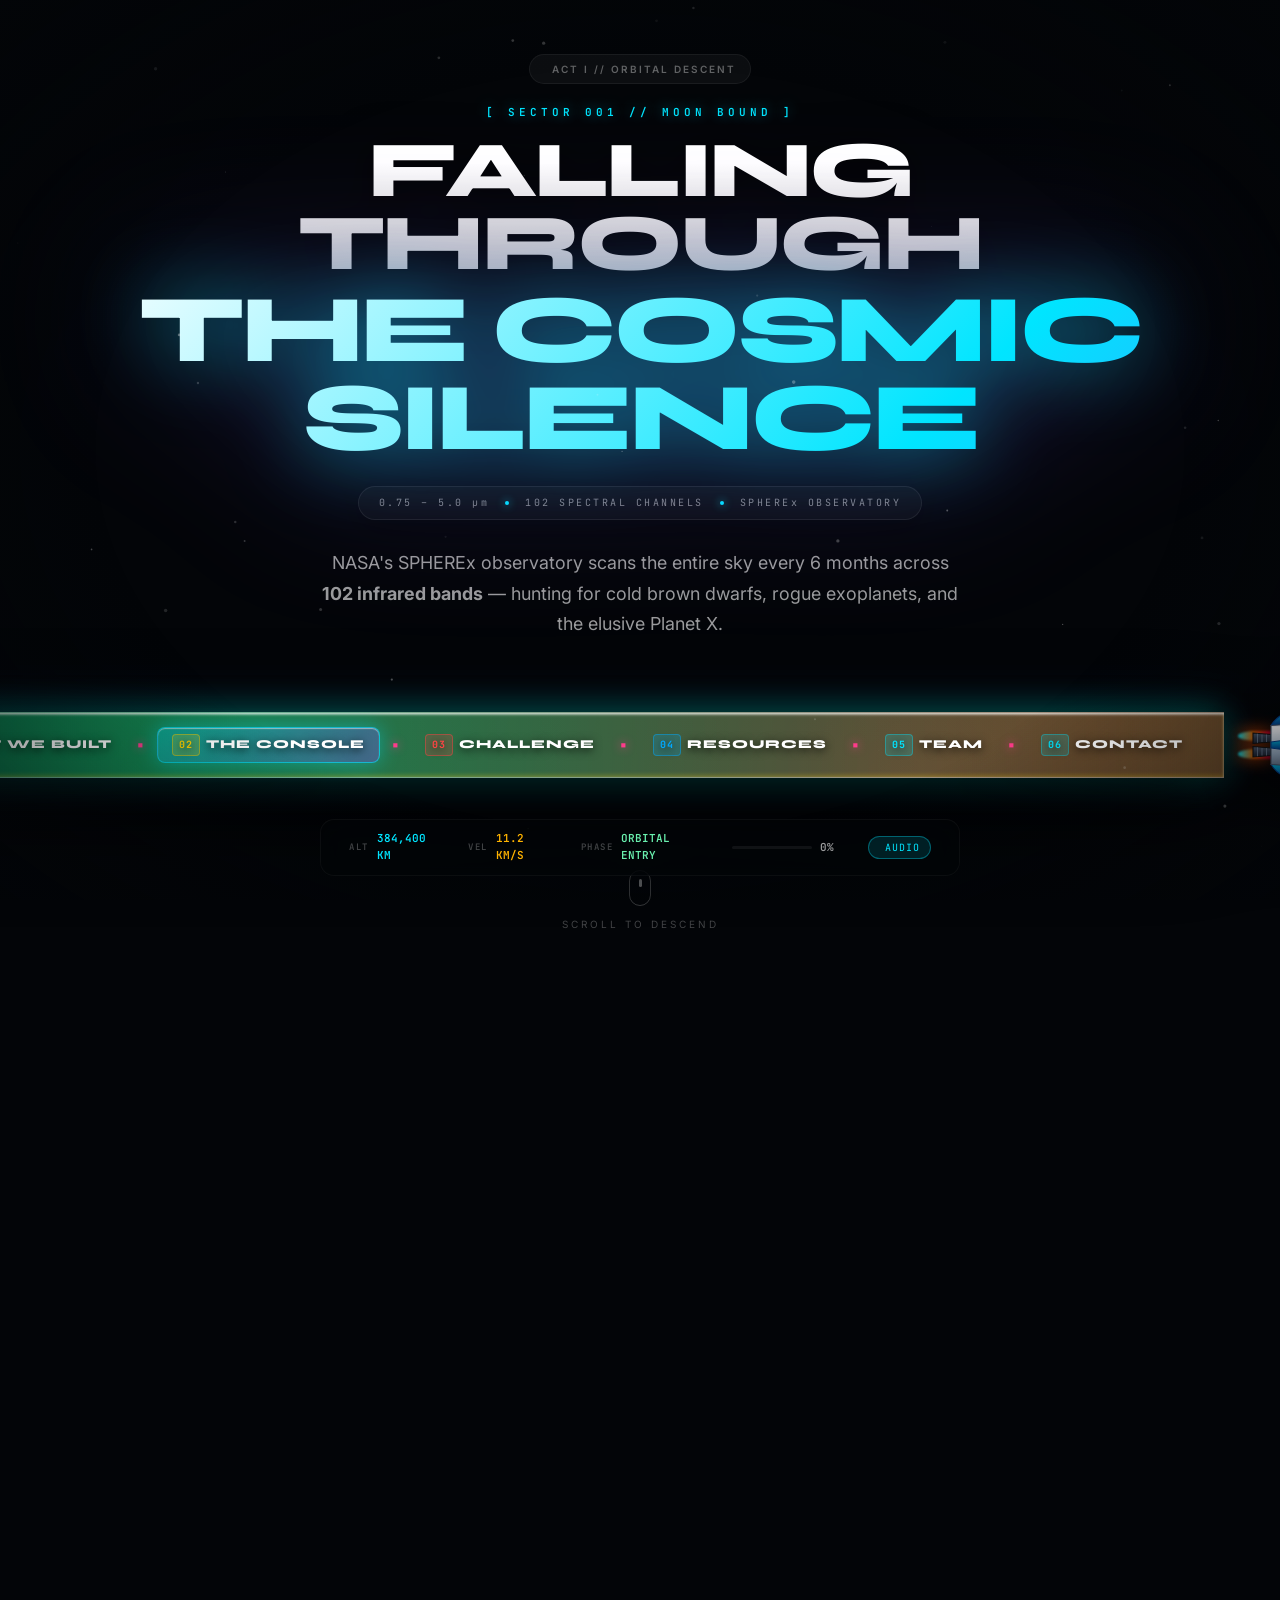
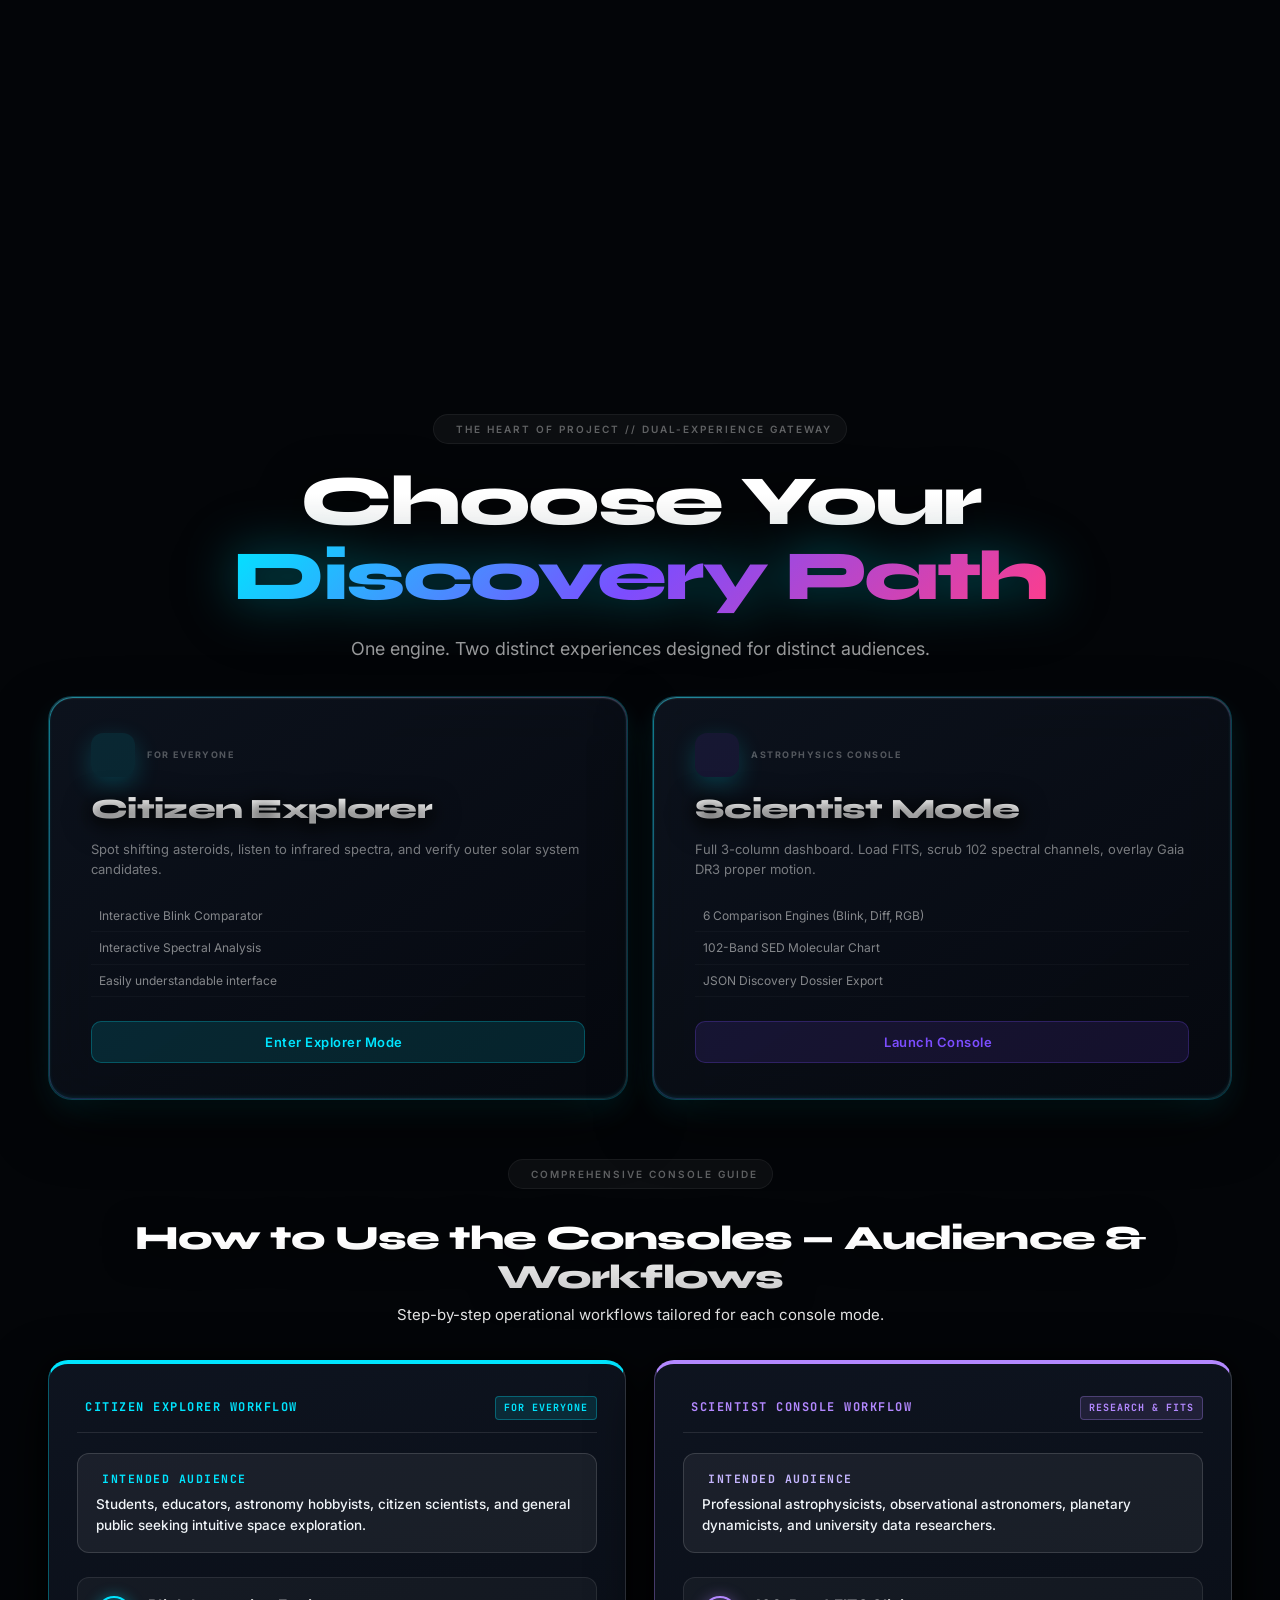
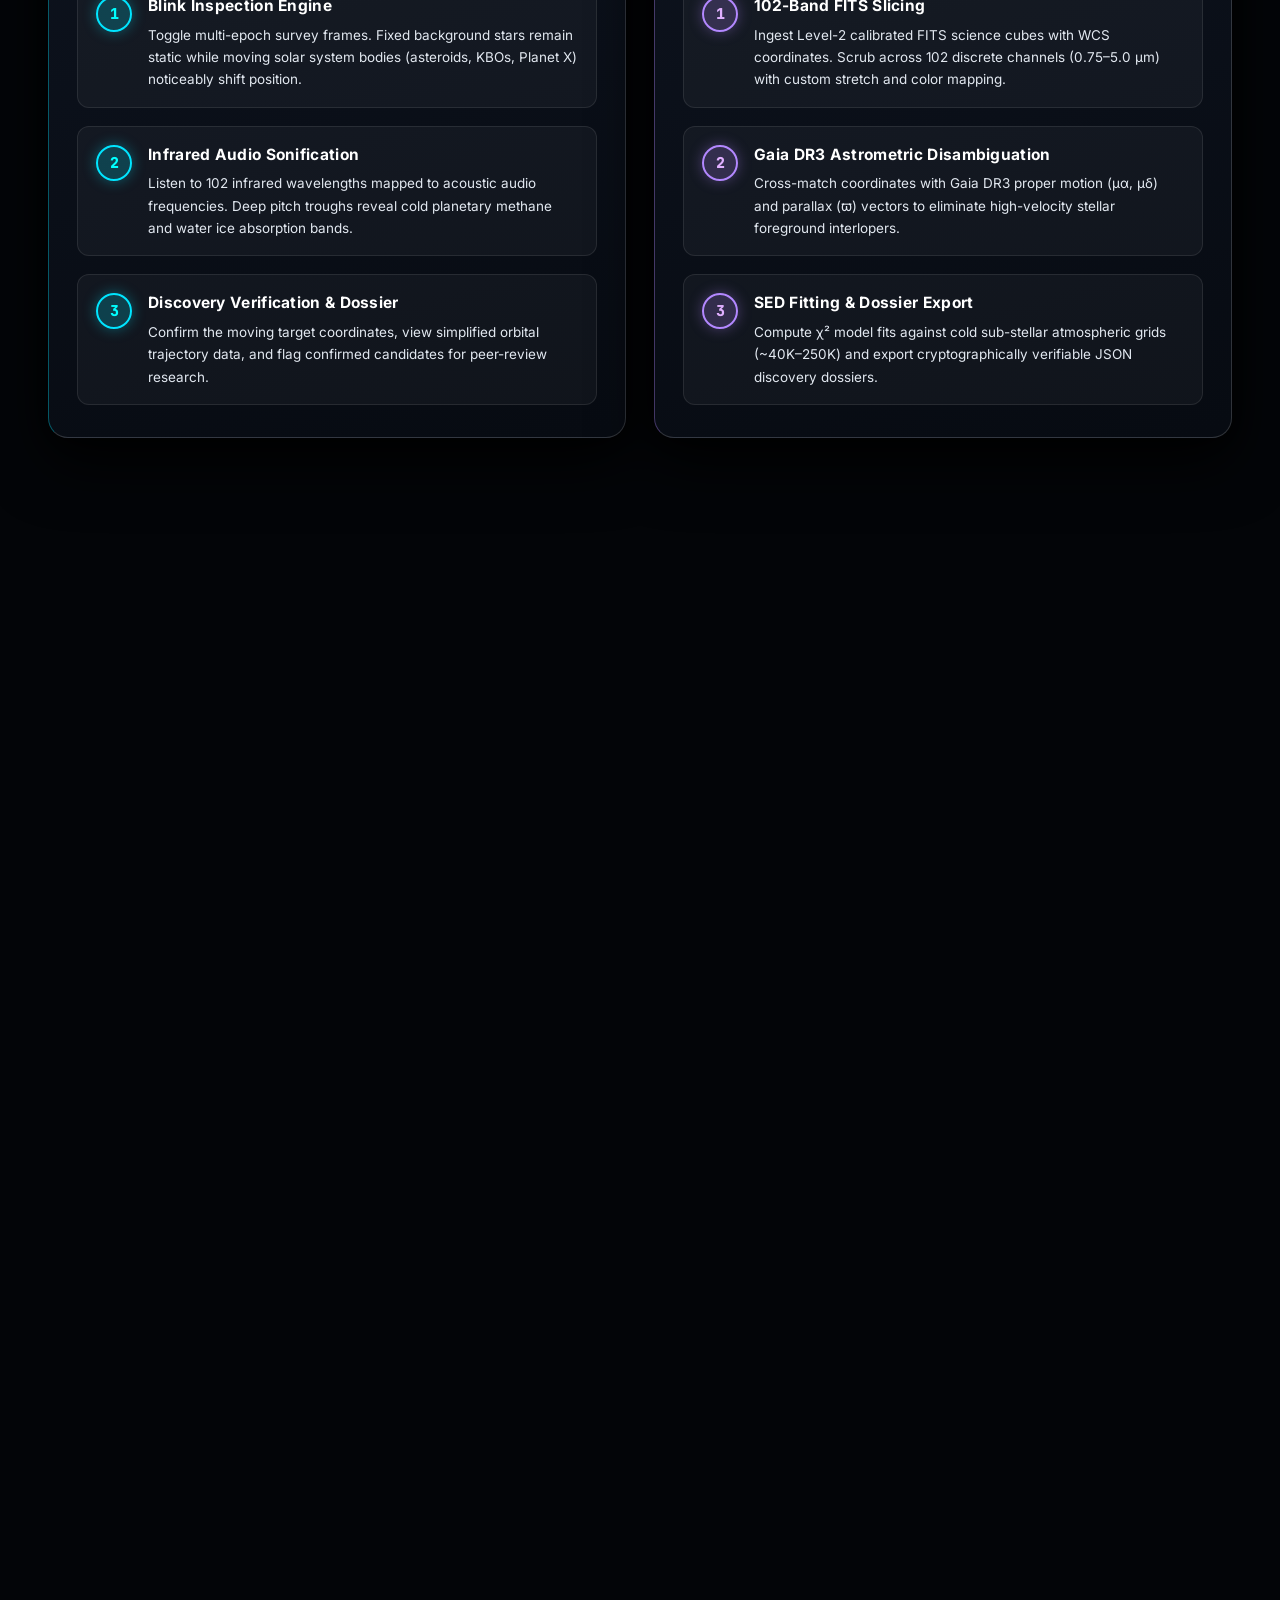
==== commit aee03a5b: "fix: instant tombaugh 1930 reveal canvas rendering and direct web gmail compose on pc" ====
--- a/index.html
+++ b/index.html
@@ -8,7 +8,7 @@
 
   <style>html,body{background:#030508;color:#fff;margin:0}</style>
   <link rel="preload" as="image" href="frames_v2/frame_001.jpg?v=gemini_v240" fetchpriority="high">
-  <link rel="stylesheet" href="landing.css?v=20261114_v8">
+  <link rel="stylesheet" href="landing.css?v=20261115_v9">
   <link rel="preconnect" href="https://fonts.googleapis.com">
   <link rel="preconnect" href="https://fonts.gstatic.com" crossorigin>
   <link href="https://fonts.googleapis.com/css2?family=Inter:wght@300;400;500;600;700;800;900&family=JetBrains+Mono:wght@400;500;600;700&family=Syne:wght@700;800;900&display=swap" rel="stylesheet">
@@ -675,13 +675,13 @@
               </div>
               <i data-lucide="external-link" class="ci-arrow"></i>
             </a>
-            <a href="mailto:idiwakarsharma@gmail.com" class="contact-item">
+            <a href="https://mail.google.com/mail/?view=cm&fs=1&to=idiwakarsharma@gmail.com&su=NASA%20Space%20Apps%20Challenge%202026%20-%20Team%20Prometheus%20Inquiry" target="_blank" rel="noopener noreferrer" class="contact-item">
               <div class="ci-icon"><i data-lucide="send"></i></div>
               <div>
-                <strong>Email The Team</strong>
-                <p class="body-sm">Inquiries, collaborations & judging questions</p>
-              </div>
-              <i data-lucide="arrow-right" class="ci-arrow"></i>
+                <strong>Email The Team (Gmail / Web)</strong>
+                <p class="body-sm">Opens Gmail directly on PC or phone</p>
+              </div>
+              <i data-lucide="external-link" class="ci-arrow"></i>
             </a>
           </div>
         </div>
@@ -729,6 +729,6 @@
     </div>
   </div>
 
-  <script defer src="landing.js?v=20261114_v8"></script>
+  <script defer src="landing.js?v=20261115_v9"></script>
 </body>
 </html>
